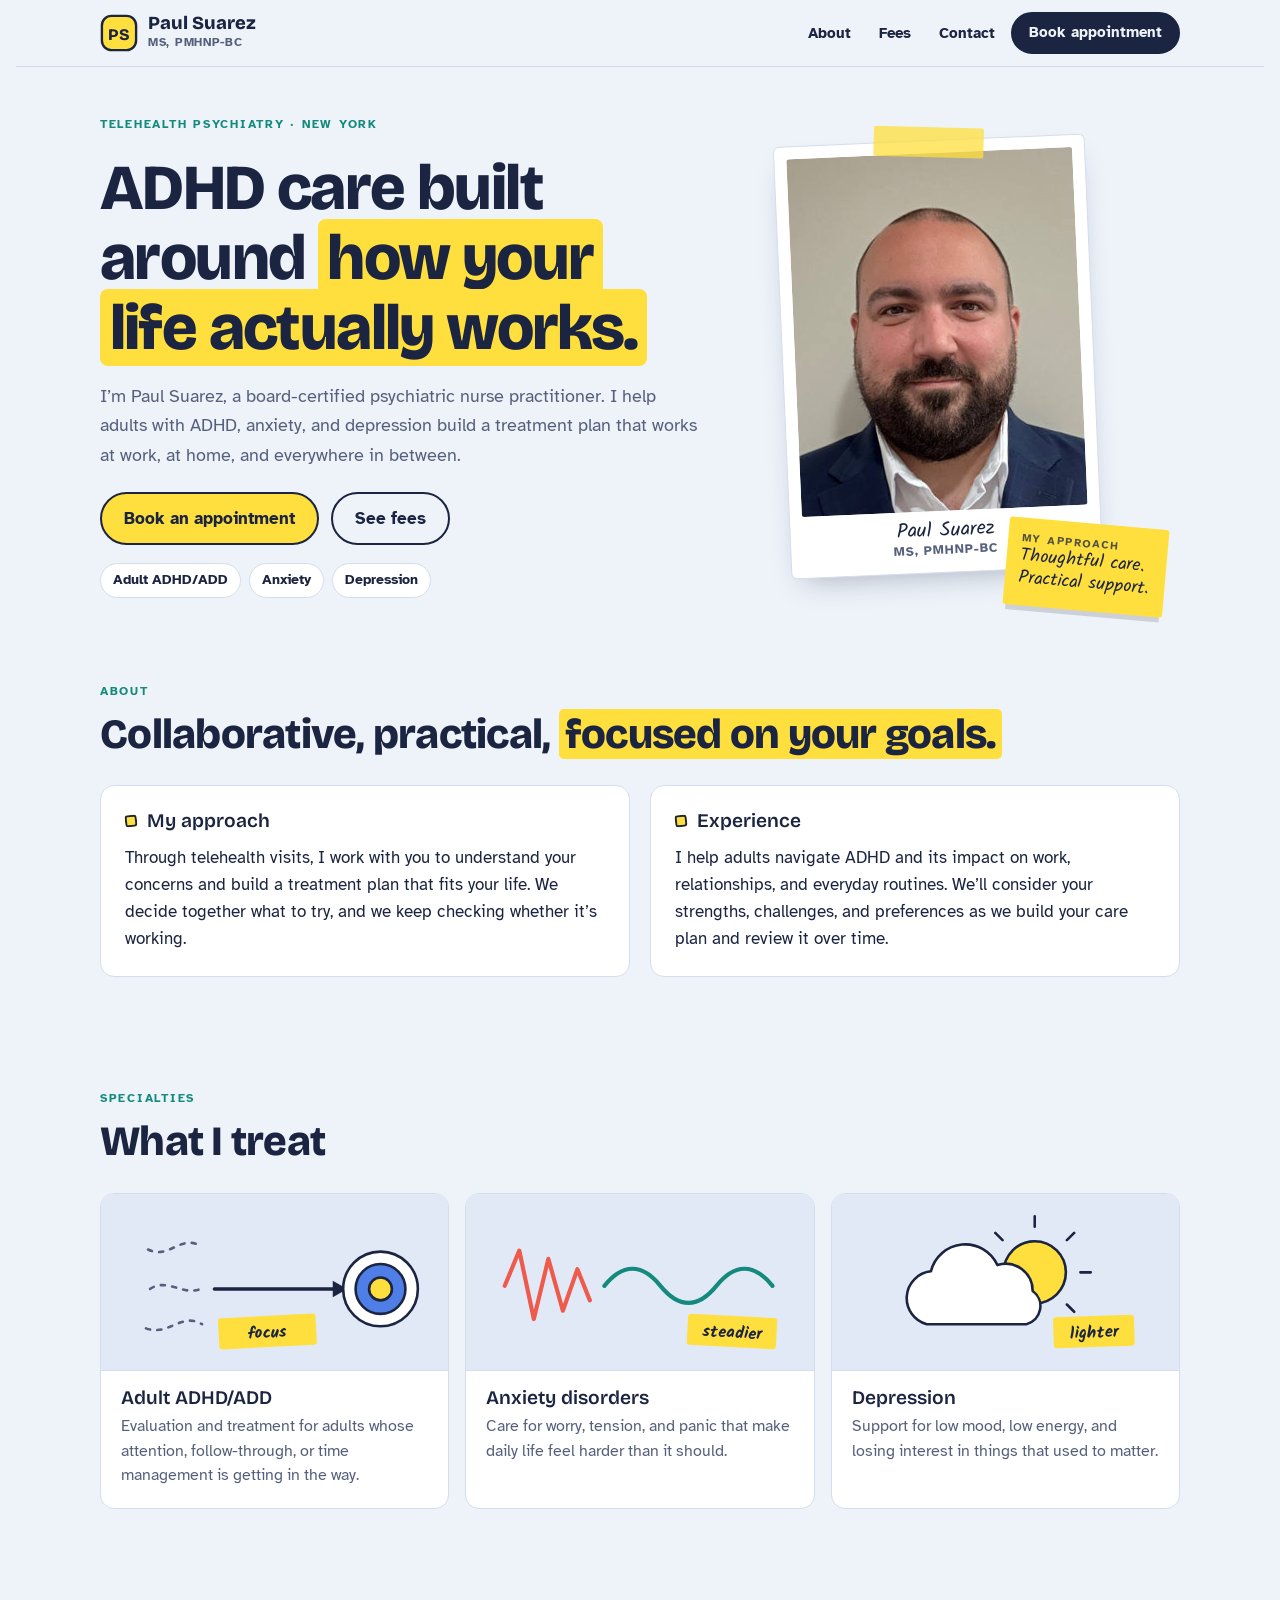
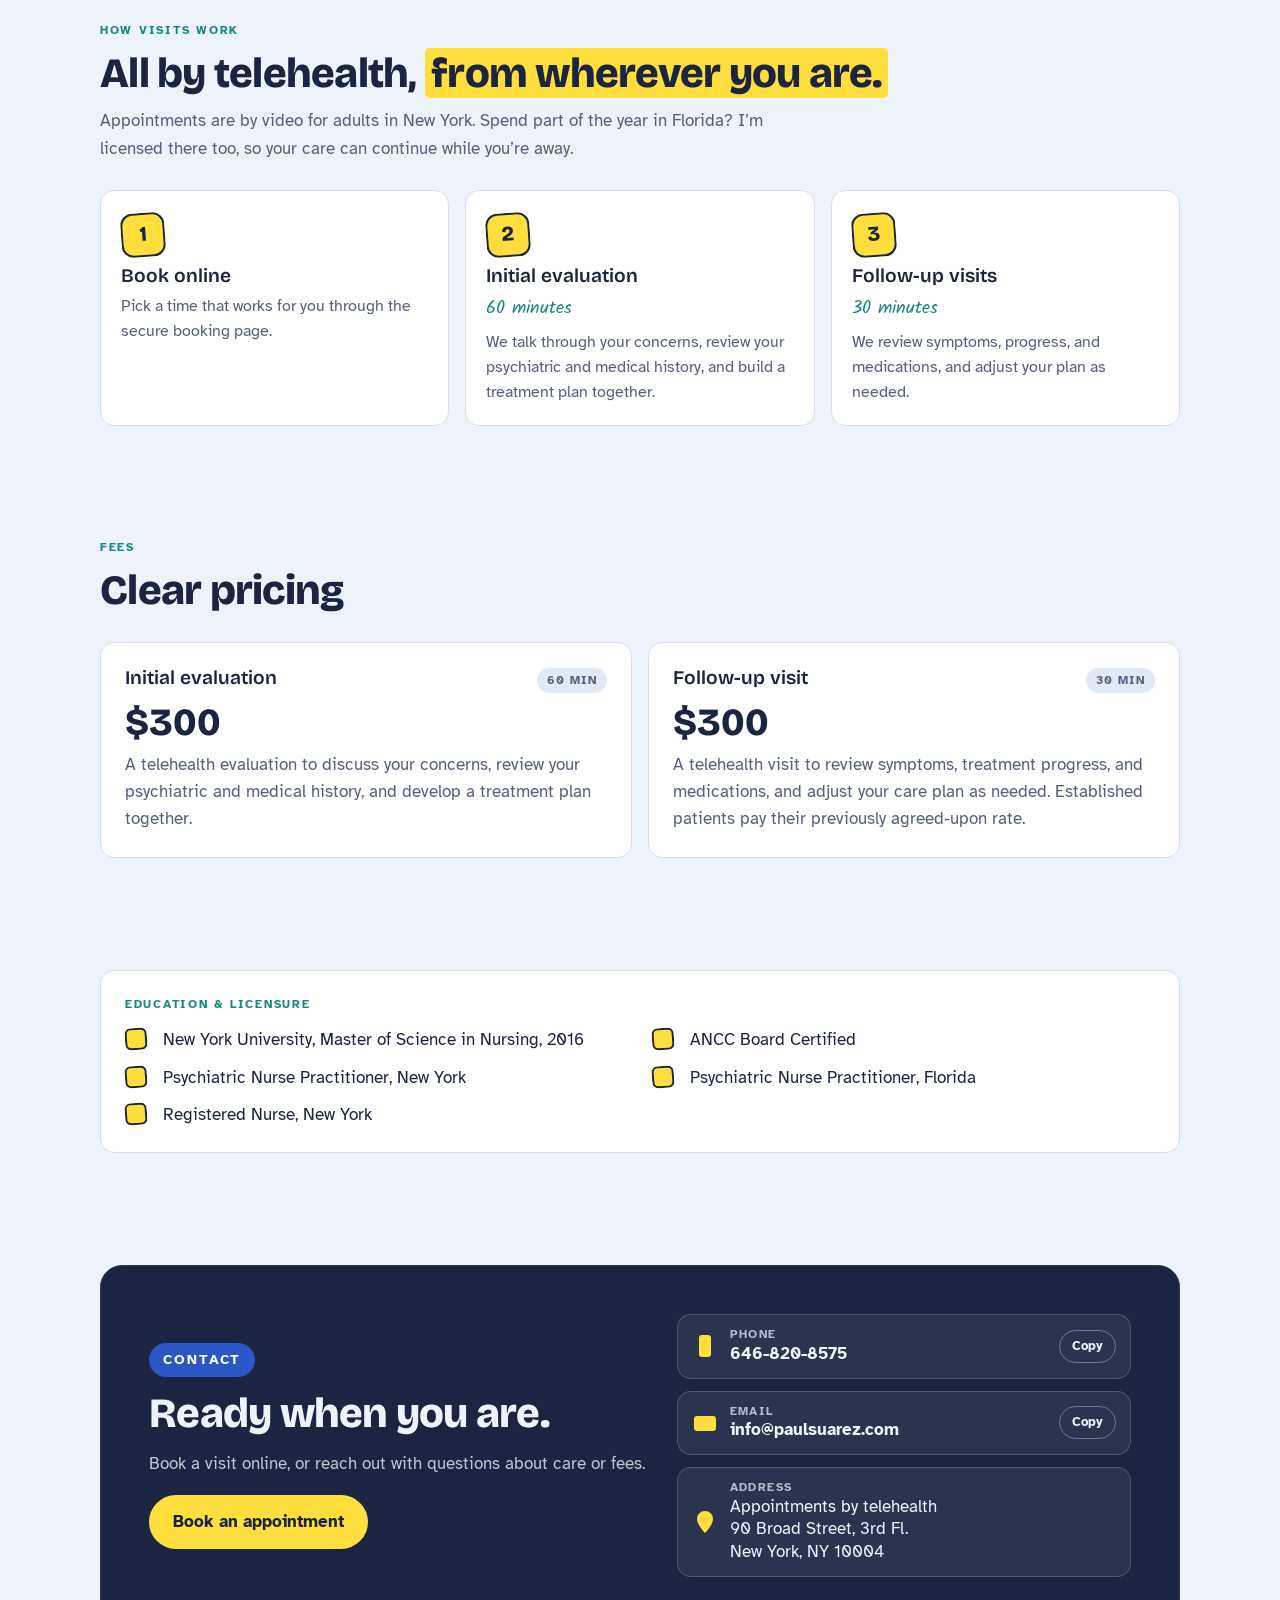
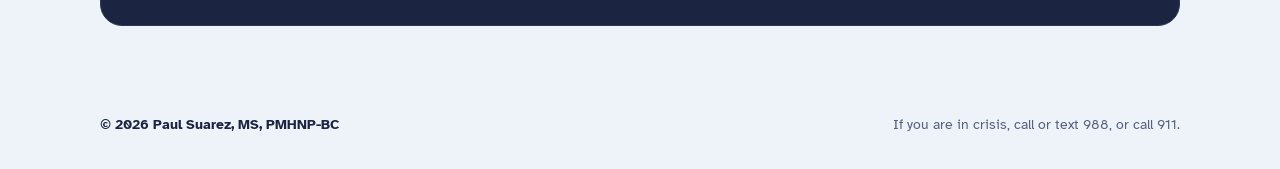
==== about/index.html @ 72740f3a "Practice website for GitHub Pages Co-Authored-By: Claude Opus 5.5 <noreply@anthropic.com> Claude-Ses" ====
<!doctype html><html lang="en"><head><meta charset="utf-8"><title>Paul Suarez, PMHNP-BC</title><meta name="robots" content="noindex"><link rel="canonical" href="https://www.paulsuarez.com/#about"><meta http-equiv="refresh" content="0; url=/#about"><script>location.replace("/#about")</script></head><body><a href="/#about">Continue to paulsuarez.com</a></body></html>
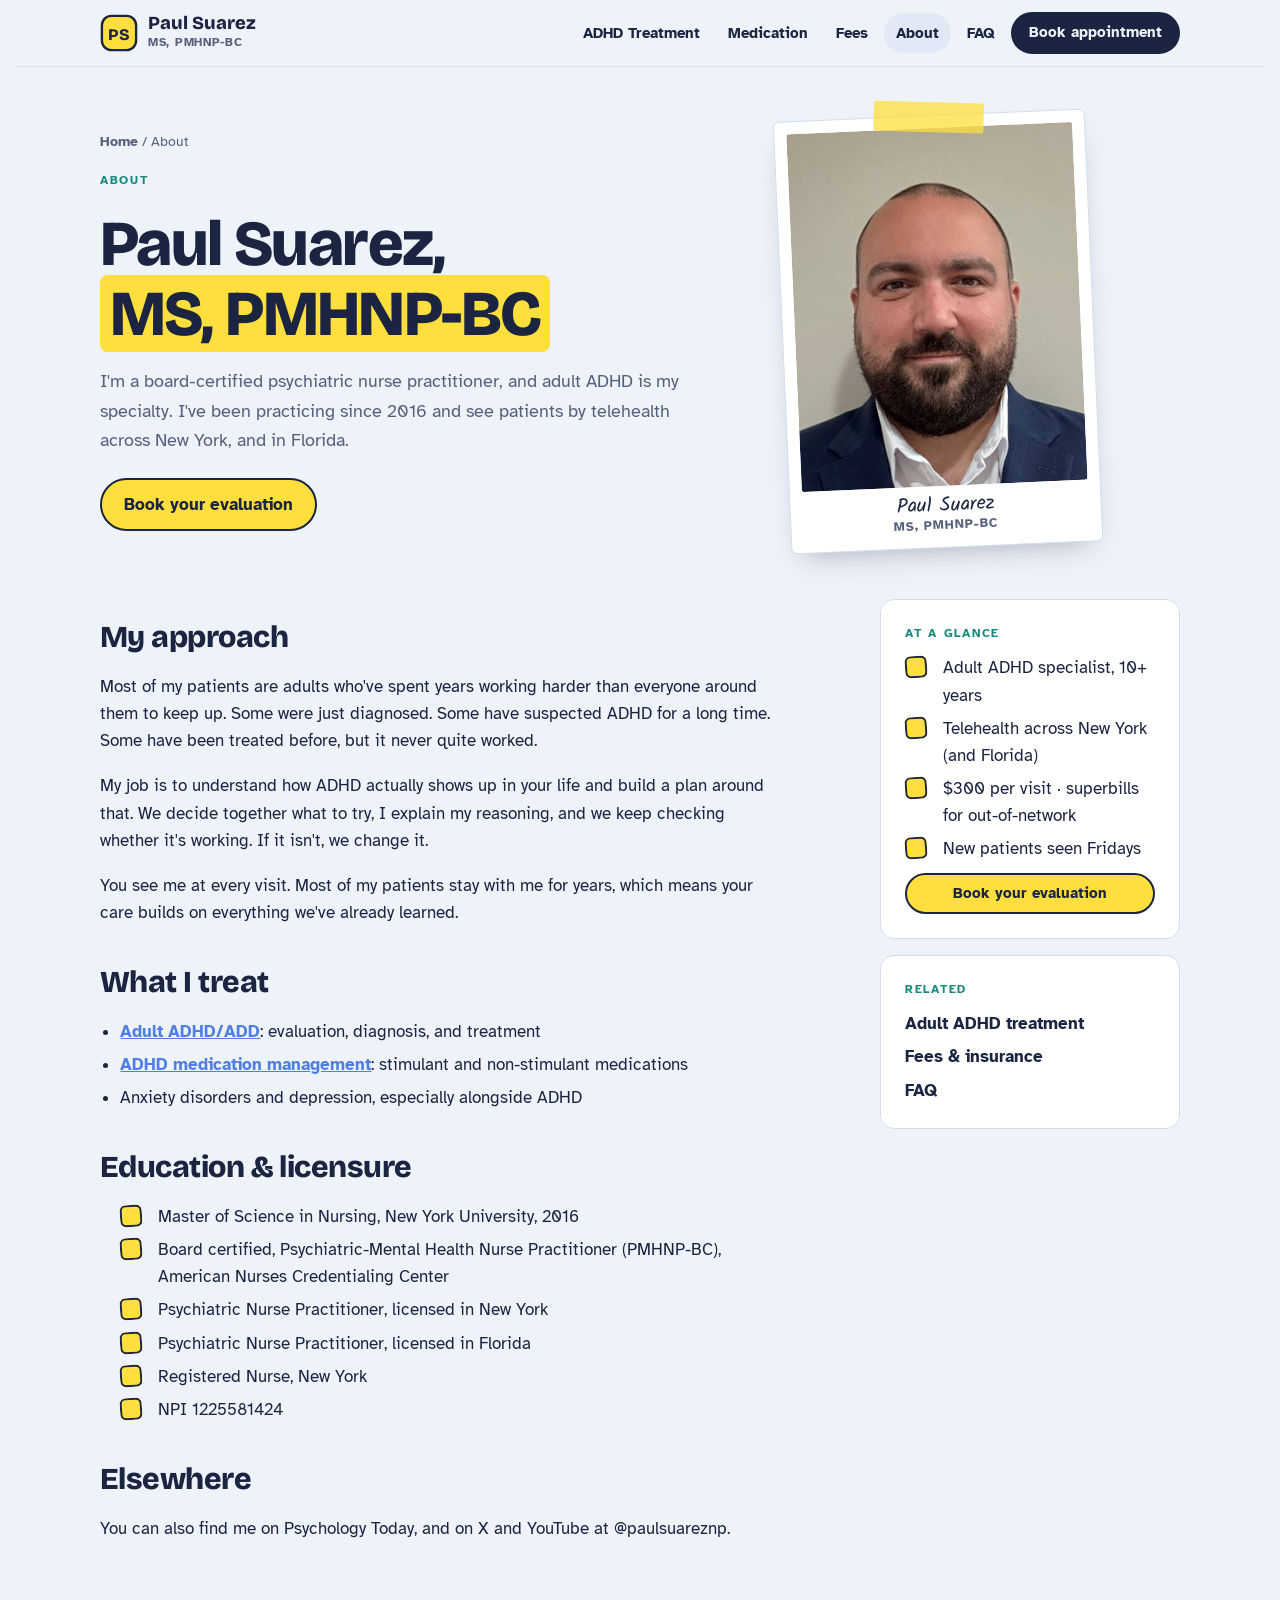
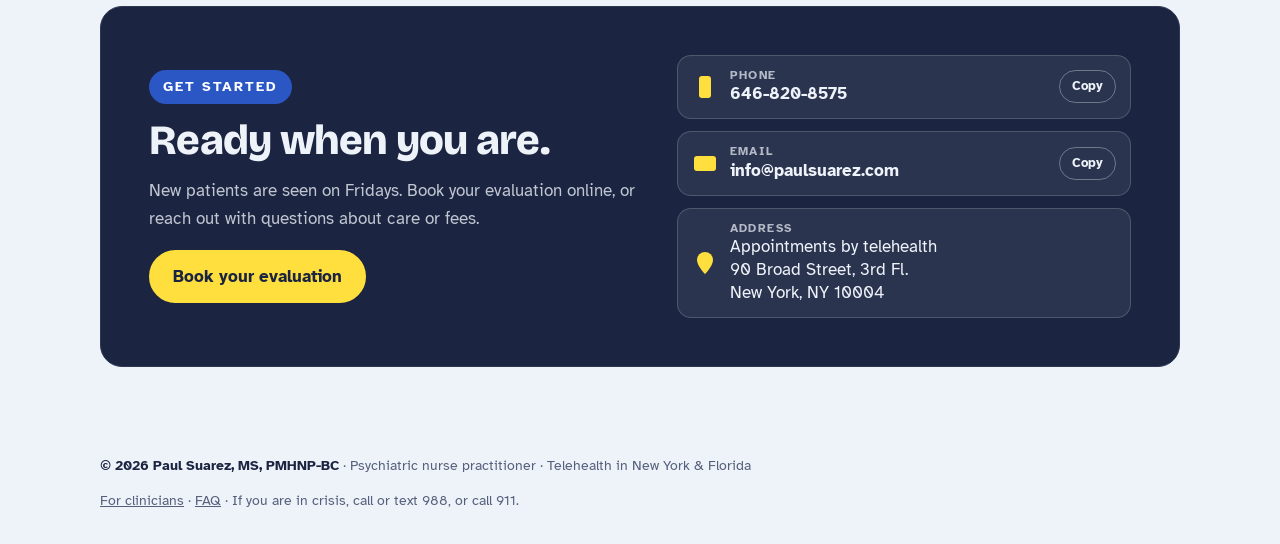
==== commit afbbea2f: "Add SEO pages: ADHD treatment, medication management, fees, about, FAQ, referrals Expand homepage, a" ====
--- a/about/index.html
+++ b/about/index.html
@@ -1 +1,134 @@
-<!doctype html><html lang="en"><head><meta charset="utf-8"><title>Paul Suarez, PMHNP-BC</title><meta name="robots" content="noindex"><link rel="canonical" href="https://www.paulsuarez.com/#about"><meta http-equiv="refresh" content="0; url=/#about"><script>location.replace("/#about")</script></head><body><a href="/#about">Continue to paulsuarez.com</a></body></html>
+<!doctype html>
+<html lang="en">
+<head>
+<meta charset="utf-8">
+<meta name="viewport" content="width=device-width, initial-scale=1, viewport-fit=cover">
+<title>About Paul Suarez, MS, PMHNP-BC | Adult ADHD Specialist, New York</title>
+<meta name="description" content="Paul Suarez is a board-certified psychiatric nurse practitioner trained at NYU who has specialized in adult ADHD for more than 10 years, seeing patients by telehealth.">
+<link rel="canonical" href="https://www.paulsuarez.com/about/">
+<link rel="icon" href="/favicon.png" type="image/png">
+<link rel="apple-touch-icon" href="/apple-touch-icon.png">
+<meta name="theme-color" content="#EEF3FA">
+<meta property="og:type" content="website">
+<meta property="og:site_name" content="Paul Suarez, PMHNP-BC">
+<meta property="og:title" content="About Paul Suarez, MS, PMHNP-BC | Adult ADHD Specialist, New York">
+<meta property="og:description" content="Paul Suarez is a board-certified psychiatric nurse practitioner trained at NYU who has specialized in adult ADHD for more than 10 years, seeing patients by telehealth.">
+<meta property="og:url" content="https://www.paulsuarez.com/about/">
+<meta property="og:image" content="https://www.paulsuarez.com/og-banner.jpg">
+<meta name="twitter:card" content="summary_large_image">
+<script type="application/ld+json">{"@context":"https://schema.org","@graph":[{"@type":["MedicalBusiness","MedicalClinic"],"@id":"https://www.paulsuarez.com/#practice","name":"Paul Suarez, MS, PMHNP-BC","url":"https://www.paulsuarez.com/","description":"Telehealth adult ADHD evaluation, treatment and medication management in New York, plus care for anxiety and depression.","telephone":"+1-646-820-8575","email":"info@paulsuarez.com","image":"https://www.paulsuarez.com/headshot.jpg","logo":"https://www.paulsuarez.com/apple-touch-icon.png","address":{"@type":"PostalAddress","streetAddress":"90 Broad Street, 3rd Fl.","addressLocality":"New York","addressRegion":"NY","postalCode":"10004","addressCountry":"US"},"areaServed":[{"@type":"State","name":"New York"},{"@type":"State","name":"Florida"}],"medicalSpecialty":"Psychiatric","priceRange":"$300","availableService":[{"@type":"MedicalProcedure","name":"Adult ADHD evaluation","url":"https://www.paulsuarez.com/adult-adhd-treatment/"},{"@type":"MedicalProcedure","name":"ADHD medication management","url":"https://www.paulsuarez.com/adhd-medication-management/"}],"founder":{"@id":"https://www.paulsuarez.com/#paul"},"employee":{"@id":"https://www.paulsuarez.com/#paul"},"paymentAccepted":"Cash, HSA, ACH, Zelle, Venmo","isAcceptingNewPatients":true},{"@type":"Person","@id":"https://www.paulsuarez.com/#paul","name":"Paul Suarez","honorificSuffix":"MS, PMHNP-BC","jobTitle":"Psychiatric Mental Health Nurse Practitioner","description":"Board-certified psychiatric nurse practitioner specializing in adult ADHD, seeing patients by telehealth across New York.","url":"https://www.paulsuarez.com/about/","image":"https://www.paulsuarez.com/headshot.jpg","email":"info@paulsuarez.com","telephone":"+1-646-820-8575","alumniOf":{"@type":"CollegeOrUniversity","name":"New York University"},"hasCredential":[{"@type":"EducationalOccupationalCredential","credentialCategory":"degree","name":"Master of Science in Nursing","recognizedBy":{"@type":"CollegeOrUniversity","name":"New York University"}},{"@type":"EducationalOccupationalCredential","credentialCategory":"certification","name":"Psychiatric-Mental Health Nurse Practitioner, Board Certified (PMHNP-BC)","recognizedBy":{"@type":"Organization","name":"American Nurses Credentialing Center"}},{"@type":"EducationalOccupationalCredential","credentialCategory":"license","name":"Psychiatric Nurse Practitioner license, New York","recognizedBy":{"@type":"GovernmentOrganization","name":"New York State Education Department"}},{"@type":"EducationalOccupationalCredential","credentialCategory":"license","name":"Psychiatric Nurse Practitioner license, Florida","recognizedBy":{"@type":"GovernmentOrganization","name":"Florida Board of Nursing"}}],"knowsAbout":["Adult ADHD","ADHD diagnosis","ADHD medication management","Anxiety disorders","Depression","Telepsychiatry"],"identifier":{"@type":"PropertyValue","propertyID":"NPI","value":"1225581424"},"worksFor":{"@id":"https://www.paulsuarez.com/#practice"},"sameAs":["https://npiregistry.cms.hhs.gov/provider-view/1225581424","https://x.com/paulsuareznp","https://www.youtube.com/@paulsuareznp"]},{"@type":"ProfilePage","@id":"https://www.paulsuarez.com/about/#page","url":"https://www.paulsuarez.com/about/","name":"About Paul Suarez, MS, PMHNP-BC | Adult ADHD Specialist, New York","description":"Paul Suarez is a board-certified psychiatric nurse practitioner trained at NYU who has specialized in adult ADHD for more than 10 years, seeing patients by telehealth.","dateModified":"2026-11-02","inLanguage":"en-US","about":{"@id":"https://www.paulsuarez.com/#practice"},"reviewedBy":{"@id":"https://www.paulsuarez.com/#paul"},"lastReviewed":"2026-11-02","isPartOf":{"@type":"WebSite","@id":"https://www.paulsuarez.com/#site","url":"https://www.paulsuarez.com/","name":"Paul Suarez, PMHNP-BC"},"mainEntity":{"@id":"https://www.paulsuarez.com/#paul"}},{"@type":"BreadcrumbList","itemListElement":[{"@type":"ListItem","position":1,"name":"Home","item":"https://www.paulsuarez.com/"},{"@type":"ListItem","position":2,"name":"About","item":"https://www.paulsuarez.com/about/"}]}]}</script>
+<link rel="preconnect" href="https://fonts.googleapis.com">
+<link rel="preconnect" href="https://fonts.gstatic.com" crossorigin>
+<link rel="stylesheet" href="https://fonts.googleapis.com/css2?family=Atkinson+Hyperlegible:wght@400;700&family=Bricolage+Grotesque:opsz,wght@12..96,600;12..96,800&family=Kalam:wght@400;700&display=swap">
+<link rel="stylesheet" href="/assets/site.css">
+</head>
+<body>
+<header class="bar">
+  <div class="wrap">
+    <a class="brand" href="/" aria-label="Paul Suarez, home"><svg viewBox="0 0 40 40" aria-hidden="true"><rect x="2" y="2" width="36" height="36" rx="10" class="f-hl s"/><text x="20" y="27" text-anchor="middle" font-size="17" font-weight="800" class="t-onhl" style="font-family:var(--f-display)">PS</text></svg><span><b>Paul Suarez</b><small>MS, PMHNP-BC</small></span></a>
+    <nav class="nav" aria-label="Main"><a class="l" href="/adult-adhd-treatment/">ADHD Treatment</a><a class="l" href="/adhd-medication-management/">Medication</a><a class="l" href="/fees/">Fees</a><a class="l" href="/about/" aria-current="page">About</a><a class="l" href="/faq/">FAQ</a><a class="btn sm" href="https://intakeq.com/booking/2kvabe" target="_blank" rel="noopener">Book appointment</a></nav>
+  </div>
+  <nav class="wrap mnav" aria-label="Pages"><a href="/adult-adhd-treatment/">ADHD Treatment</a><a href="/adhd-medication-management/">Medication</a><a href="/fees/">Fees</a><a href="/about/" aria-current="page">About</a><a href="/faq/">FAQ</a></nav>
+</header>
+<main class="wrap" id="top">
+  <section class="hero">
+    <div class="hero-copy">
+      <div class="crumbs"><a href="/">Home</a> / About</div>
+      <div class="eyebrow">About</div>
+      <h1>Paul Suarez, <span class="mark">MS, PMHNP-BC</span></h1>
+      <p>I'm a board-certified psychiatric nurse practitioner, and adult ADHD is my specialty. I've been practicing since 2016 and see patients by telehealth across New York, and in Florida.</p>
+      <div class="cta"><a class="btn hl" href="https://intakeq.com/booking/2kvabe" target="_blank" rel="noopener">Book your evaluation</a></div>
+    </div>
+    <div class="hero-art">
+      <figure class="polaroid" style="margin-block:0">
+        <div class="tape" aria-hidden="true"></div>
+        <img src="/headshot.jpg" alt="Paul Suarez, psychiatric nurse practitioner" width="320" height="400">
+        <figcaption>Paul Suarez<span>MS, PMHNP-BC</span></figcaption>
+      </figure>
+    </div>
+  </section>
+  <div class="layout">
+    <article class="prose">
+      <h2>My approach</h2>
+      <p>Most of my patients are adults who've spent years working harder than everyone around them to keep up. Some were just diagnosed. Some have suspected ADHD for a long time. Some have been treated before, but it never quite worked.</p>
+      <p>My job is to understand how ADHD actually shows up in your life and build a plan around that. We decide together what to try, I explain my reasoning, and we keep checking whether it's working. If it isn't, we change it.</p>
+      <p>You see me at every visit. Most of my patients stay with me for years, which means your care builds on everything we've already learned.</p>
+
+      <h2>What I treat</h2>
+      <ul>
+        <li><a href="/adult-adhd-treatment/">Adult ADHD/ADD</a>: evaluation, diagnosis, and treatment</li>
+        <li><a href="/adhd-medication-management/">ADHD medication management</a>: stimulant and non-stimulant medications</li>
+        <li>Anxiety disorders and depression, especially alongside ADHD</li>
+      </ul>
+
+      <h2>Education &amp; licensure</h2>
+      <ul class="creds">
+        <li>Master of Science in Nursing, New York University, 2016</li>
+        <li>Board certified, Psychiatric-Mental Health Nurse Practitioner (PMHNP-BC), American Nurses Credentialing Center</li>
+        <li>Psychiatric Nurse Practitioner, licensed in New York</li>
+        <li>Psychiatric Nurse Practitioner, licensed in Florida</li>
+        <li>Registered Nurse, New York</li>
+        <li>NPI 1225581424</li>
+      </ul>
+
+      <h2>Elsewhere</h2>
+      <p>You can also find me on Psychology Today, and on X and YouTube at @paulsuareznp.</p>
+    </article>
+    <aside class="aside">
+      <div class="box">
+        <div class="eyebrow">At a glance</div>
+        <ul class="checks">
+          <li>Adult ADHD specialist, 10+ years</li>
+          <li>Telehealth across New York (and Florida)</li>
+          <li>$300 per visit · superbills for out-of-network</li>
+          <li>New patients seen Fridays</li>
+        </ul>
+        <a class="btn hl sm" href="https://intakeq.com/booking/2kvabe" target="_blank" rel="noopener">Book your evaluation</a>
+      </div>
+      <div class="box">
+        <div class="eyebrow">Related</div>
+        <ul><li><a href="/adult-adhd-treatment/">Adult ADHD treatment</a></li><li><a href="/fees/">Fees & insurance</a></li><li><a href="/faq/">FAQ</a></li></ul>
+      </div>
+    </aside>
+  </div>
+  <section id="contact">
+    <div class="contact">
+      <div style="display:grid;gap:14px">
+        <div class="eyebrow" style="justify-self:start;background:#2B57C4;color:#fff;padding:6px 14px;border-radius:999px;font-size:.85rem">Get started</div>
+        <h2>Ready when you are.</h2>
+        <p>New patients are seen on Fridays. Book your evaluation online, or reach out with questions about care or fees.</p>
+        <div class="cta"><a class="btn hl" href="https://intakeq.com/booking/2kvabe" target="_blank" rel="noopener">Book your evaluation</a></div>
+      </div>
+      <div class="cinfo">
+        <div class="crow">
+          <svg viewBox="0 0 26 26" aria-hidden="true"><rect x="7" y="2" width="12" height="22" rx="3" class="f-hl"/></svg>
+          <span><small>Phone</small><a href="tel:+16468208575">646-820-8575</a></span>
+          <button class="copy" data-copy="646-820-8575">Copy</button>
+        </div>
+        <div class="crow">
+          <svg viewBox="0 0 26 26" aria-hidden="true"><rect x="2" y="6" width="22" height="15" rx="3" class="f-hl"/></svg>
+          <span><small>Email</small><a href="mailto:info@paulsuarez.com">info@paulsuarez.com</a></span>
+          <button class="copy" data-copy="info@paulsuarez.com">Copy</button>
+        </div>
+        <div class="crow">
+          <svg viewBox="0 0 26 26" aria-hidden="true"><path d="M13 2a8 8 0 0 0-8 8c0 6 8 14 8 14s8-8 8-14a8 8 0 0 0-8-8z" class="f-hl"/></svg>
+          <span><small>Address</small>Appointments by telehealth<br>90 Broad Street, 3rd Fl.<br>New York, NY 10004</span>
+          <span></span>
+        </div>
+      </div>
+    </div>
+  </section>
+  <footer>
+    <span><b>© 2026 Paul Suarez, MS, PMHNP-BC</b> · Psychiatric nurse practitioner · Telehealth in New York &amp; Florida</span>
+    <span><a href="/referrals/">For clinicians</a> · <a href="/faq/">FAQ</a> · If you are in crisis, call or text 988, or call 911.</span>
+  </footer>
+</main>
+<script>
+document.querySelectorAll('.copy').forEach(b=>b.addEventListener('click',()=>{
+  const t=b.dataset.copy, done=()=>{const o=b.textContent;b.textContent='Copied';setTimeout(()=>b.textContent=o,1400)};
+  try{navigator.clipboard.writeText(t).then(done,()=>sel(b))}catch(e){sel(b)}
+  function sel(btn){const s=btn.parentElement.querySelector('a');const r=document.createRange();r.selectNodeContents(s);const w=getSelection();w.removeAllRanges();w.addRange(r)}
+}));
+</script>
+</body>
+</html>
--- a/assets/site.css
+++ b/assets/site.css
@@ -0,0 +1,193 @@
+:root{
+  --paper:#EEF3FA; --card:#FFFFFF; --ink:#1B2440; --muted:#56607C; --line:#D5DDEC;
+  --hl:#FFDF3D; --on-hl:#1B2440; --teal:#138A7D; --coral:#EE5A4B; --sky:#4F7FE6; --soft:#E2E9F6;
+  --f-display:"Bricolage Grotesque","Avenir Next","Segoe UI",sans-serif;
+  --f-body:"Atkinson Hyperlegible","Verdana","Segoe UI",sans-serif;
+  --f-hand:"Kalam","Comic Sans MS","Marker Felt",cursive;
+  --r:14px;
+}
+@media (prefers-color-scheme: dark){:root:not([data-theme="light"]){
+  --paper:#111726; --card:#1A2236; --ink:#ECF0F8; --muted:#A3ADC6; --line:#2D3852;
+  --hl:#FFD83A; --teal:#3CC2B1; --coral:#FF7A6B; --sky:#7EA2F5; --soft:#222C44; color-scheme:dark}}
+:root[data-theme="dark"]{
+  --paper:#111726; --card:#1A2236; --ink:#ECF0F8; --muted:#A3ADC6; --line:#2D3852;
+  --hl:#FFD83A; --teal:#3CC2B1; --coral:#FF7A6B; --sky:#7EA2F5; --soft:#222C44; color-scheme:dark}
+
+*{box-sizing:border-box}
+[hidden]{display:none!important}
+html{scroll-behavior:smooth;scroll-padding-top:84px}
+body{margin:0;background:var(--paper);color:var(--ink);font-family:var(--f-body);font-size:17px;line-height:1.6;
+  padding-left:max(16px,env(safe-area-inset-left,0px));padding-right:max(16px,env(safe-area-inset-right,0px));padding-block:0 24px}
+body::before{content:"";position:fixed;inset:0 0 auto;height:env(safe-area-inset-top,0px);z-index:10;background:var(--paper)}
+.wrap{max-width:1080px;margin:0 auto}
+h1,h2,h3{font-family:var(--f-display);line-height:1.1;text-wrap:balance;margin:0}
+h1{font-size:clamp(2.3rem,6.4vw,4rem);font-weight:800;letter-spacing:-.025em}
+h2{font-size:clamp(1.8rem,4.4vw,2.6rem);font-weight:800;letter-spacing:-.018em}
+h3{font-size:1.2rem;font-weight:600}
+p{margin:0;max-width:62ch}
+a{color:inherit}
+:focus-visible{outline:3px solid var(--sky);outline-offset:3px;border-radius:6px}
+.mark{background:var(--hl);color:var(--on-hl);padding:0 .15em;border-radius:.12em;-webkit-box-decoration-break:clone;box-decoration-break:clone}
+.hand{font-family:var(--f-hand)}
+.eyebrow{font-size:.78rem;letter-spacing:.14em;text-transform:uppercase;font-weight:700;color:var(--teal)}
+.muted{color:var(--muted)}
+
+/* svg paint */
+.f-card{fill:var(--card)}.f-paper{fill:var(--paper)}.f-ink{fill:var(--ink)}.f-hl{fill:var(--hl)}.f-teal{fill:var(--teal)}
+.f-coral{fill:var(--coral)}.f-sky{fill:var(--sky)}.f-line{fill:var(--line)}.f-soft{fill:var(--soft)}.f-muted{fill:var(--muted)}
+.s{stroke:var(--ink);stroke-width:2.5;stroke-linecap:round;stroke-linejoin:round}
+.no{fill:none}.t-ink{fill:var(--ink)}.t-onhl{fill:var(--on-hl)}
+svg text{font-family:var(--f-hand)}
+
+/* buttons */
+.btn{display:inline-flex;align-items:center;justify-content:center;gap:8px;border-radius:999px;border:2px solid var(--ink);background:var(--ink);color:var(--paper);padding:11px 22px;font-weight:700;text-decoration:none;min-height:46px;transition:transform .15s}
+.btn:hover{transform:translateY(-2px)}
+.btn.hl{background:var(--hl);color:var(--on-hl);border-color:var(--on-hl)}
+.btn.ghost{background:transparent;color:var(--ink)}
+.btn.sm{padding:7px 16px;min-height:38px;font-size:.92rem}
+
+/* bar */
+.bar{position:sticky;top:env(safe-area-inset-top,0px);z-index:5;background:var(--paper);border-bottom:1px solid var(--line)}
+.bar .wrap{display:flex;align-items:center;gap:14px;padding-block:12px}
+.brand{display:flex;align-items:center;gap:10px;text-decoration:none;min-width:0}
+.brand svg{width:38px;height:38px;flex:none}
+.brand b{font-family:var(--f-display);font-weight:800;font-size:1.15rem;line-height:1.05;display:block}
+.brand small{display:block;font-size:.74rem;color:var(--muted);letter-spacing:.06em;text-transform:uppercase;font-weight:700}
+.nav{margin-left:auto;display:flex;align-items:center;gap:4px}
+.nav a.l{text-decoration:none;font-weight:700;font-size:.95rem;padding:8px 12px;border-radius:999px}
+.nav a.l:hover{background:var(--soft)}
+
+/* hero */
+.hero{display:grid;grid-template-columns:1.15fr .85fr;gap:36px;align-items:center;padding-block:48px 28px}
+.hero-copy{display:grid;gap:18px;min-width:0}
+.hero-copy p{font-size:1.15rem;color:var(--muted)}
+.cta{display:flex;flex-wrap:wrap;gap:12px;margin-top:4px}
+.chips{display:flex;flex-wrap:wrap;gap:8px}
+.chip{border:1.5px solid var(--line);background:var(--card);border-radius:999px;padding:5px 12px;font-size:.88rem;font-weight:700}
+.hero-art{position:relative;justify-self:center;width:100%;max-width:400px}
+.polaroid{position:relative;background:var(--card);padding:12px 12px 14px;border:1.5px solid var(--line);border-radius:6px;box-shadow:0 14px 30px -14px rgba(27,36,64,.35);transform:rotate(-2.5deg);width:78%;margin-left:6%}
+.polaroid img{display:block;width:100%;height:auto;border-radius:3px;aspect-ratio:4/5;object-fit:cover;max-width:100%}
+.polaroid figcaption{font-family:var(--f-hand);font-size:1.25rem;text-align:center;margin-top:8px;line-height:1.2}
+.polaroid figcaption span{display:block;font-family:var(--f-body);font-size:.8rem;color:var(--muted);letter-spacing:.08em;text-transform:uppercase;font-weight:700}
+.tape{position:absolute;top:-14px;left:50%;width:110px;height:30px;margin-left:-55px;background:color-mix(in srgb,var(--hl) 75%,transparent);transform:rotate(4deg);border-radius:2px}
+.note{position:absolute;right:-2%;bottom:-9%;width:40%;background:var(--hl);color:var(--on-hl);padding:14px 14px 16px;border-radius:3px;font-family:var(--f-hand);font-size:1.12rem;line-height:1.25;transform:rotate(5deg);box-shadow:0 8px 0 -3px rgba(0,0,0,.14)}
+.note b{display:block;font-family:var(--f-body);font-size:.68rem;letter-spacing:.14em;opacity:.75}
+
+/* sections */
+section{padding-block:56px}
+.sec-head{display:grid;gap:10px;margin-bottom:28px}
+.sec-head p{color:var(--muted);font-size:1.08rem}
+.two{display:grid;grid-template-columns:1fr 1fr;gap:20px}
+.box{background:var(--card);border:1.5px solid var(--line);border-radius:var(--r);padding:24px;display:grid;gap:12px;align-content:start;min-width:0}
+.box h3{display:flex;align-items:center;gap:10px}
+.dot{width:12px;height:12px;border-radius:3px;background:var(--hl);box-shadow:inset 0 0 0 2px var(--ink);transform:rotate(-6deg);flex:none}
+
+/* specialties */
+.specs{display:grid;grid-template-columns:repeat(3,1fr);gap:16px}
+.spec{background:var(--card);border:1.5px solid var(--line);border-radius:var(--r);overflow:hidden;display:grid;grid-template-rows:auto 1fr}
+.spec .art{background:var(--soft);border-bottom:1.5px solid var(--line);padding:14px 18px 6px}
+.spec .art svg{display:block;width:100%;height:auto}
+.spec .txt{padding:16px 20px 20px;display:grid;gap:6px;align-content:start}
+.spec .txt p{color:var(--muted);font-size:.97rem}
+
+/* steps */
+.steps{list-style:none;margin:0;padding:0;display:grid;grid-template-columns:repeat(3,1fr);gap:16px;counter-reset:s}
+.steps li{position:relative;background:var(--card);border:1.5px solid var(--line);border-radius:var(--r);padding:22px 20px 20px;display:grid;gap:8px;align-content:start;counter-increment:s}
+.steps li::before{content:counter(s);font-family:var(--f-display);font-weight:800;font-size:1.3rem;width:44px;height:44px;border-radius:12px;display:grid;place-items:center;background:var(--hl);color:var(--on-hl);box-shadow:inset 0 0 0 2px var(--on-hl);transform:rotate(-4deg)}
+.steps li p{color:var(--muted);font-size:.97rem}
+.steps .len{font-family:var(--f-hand);font-size:1.1rem;color:var(--teal)}
+
+/* fees */
+.fees{display:grid;grid-template-columns:1fr 1fr;gap:16px}
+.fee{background:var(--card);border:1.5px solid var(--line);border-radius:var(--r);padding:24px;display:grid;gap:10px;align-content:start}
+.fee .top{display:flex;justify-content:space-between;align-items:baseline;gap:12px;flex-wrap:wrap}
+.price{font-family:var(--f-display);font-weight:800;font-size:2.4rem;line-height:1;font-variant-numeric:tabular-nums}
+.price small{font-family:var(--f-body);font-size:.9rem;font-weight:700;color:var(--muted);margin-left:4px}
+.fee p{color:var(--muted)}
+.pill{display:inline-block;font-size:.74rem;font-weight:700;letter-spacing:.08em;text-transform:uppercase;padding:3px 10px;border-radius:999px;background:var(--soft);color:var(--muted)}
+
+/* credentials */
+.creds{list-style:none;margin:0;padding:0;display:grid;gap:10px}
+.creds.cols{grid-template-columns:1fr 1fr;column-gap:24px}
+@media (max-width:860px){.creds.cols{grid-template-columns:1fr}}
+.creds li{display:grid;grid-template-columns:28px 1fr;gap:10px;align-items:start}
+.creds li::before{content:"";width:22px;height:22px;margin-top:2px;border-radius:6px;background:var(--hl);box-shadow:inset 0 0 0 2px var(--ink);transform:rotate(-4deg)}
+
+/* contact */
+.contact{--paper:#EEF3FA;--card:#FFFFFF;--ink:#1B2440;--muted:#56607C;--line:#D5DDEC;--hl:#FFDF3D;--on-hl:#1B2440;--sky:#4F7FE6;color-scheme:light;background:var(--ink);border:1.5px solid #2D3852;color:var(--paper);border-radius:22px;padding:clamp(24px,5vw,48px);display:grid;grid-template-columns:1.1fr 1fr;gap:28px;align-items:center}
+.contact h2{color:var(--paper)}
+.contact p{color:color-mix(in srgb,var(--paper) 78%,transparent)}
+.contact .btn.hl{border-color:var(--hl)}
+.cinfo{display:grid;gap:12px}
+.crow{display:grid;grid-template-columns:auto 1fr auto;gap:12px;align-items:center;background:color-mix(in srgb,var(--paper) 8%,transparent);border:1.5px solid color-mix(in srgb,var(--paper) 18%,transparent);border-radius:14px;padding:12px 14px;min-width:0}
+.crow svg{width:26px;height:26px}
+.crow span{display:grid;line-height:1.35;min-width:0;overflow-wrap:anywhere}
+.crow small{font-size:.72rem;letter-spacing:.12em;text-transform:uppercase;font-weight:700;opacity:.7}
+.crow a{text-decoration:none;font-weight:700}
+.copy{border:1.5px solid color-mix(in srgb,var(--paper) 35%,transparent);background:transparent;color:inherit;border-radius:999px;padding:5px 12px;font:inherit;font-size:.82rem;font-weight:700;cursor:pointer}
+
+footer{padding-block:32px 8px;display:flex;flex-wrap:wrap;justify-content:space-between;gap:12px;font-size:.88rem;color:var(--muted)}
+footer b{color:var(--ink)}
+
+@media (max-width:860px){
+  .hero{grid-template-columns:1fr;padding-top:32px}
+  .hero-art{max-width:340px}
+  .two,.fees,.contact{grid-template-columns:1fr}
+  .specs,.steps{grid-template-columns:1fr}
+  .nav a.l{display:none}
+  section{padding-block:40px}
+}
+@media (prefers-reduced-motion:reduce){*{transition:none!important;scroll-behavior:auto!important}}
+
+/* ---- content pages ---- */
+.page-hero{padding-block:44px 8px;display:grid;gap:16px}
+.page-hero p.lede{font-size:1.15rem;color:var(--muted)}
+.crumbs{font-size:.85rem;color:var(--muted)}
+.crumbs a{text-decoration:none;font-weight:700}
+.crumbs a:hover{text-decoration:underline}
+.layout{display:grid;grid-template-columns:minmax(0,1fr) 300px;gap:36px;align-items:start;padding-block:24px 8px}
+.prose{display:grid;gap:18px;min-width:0}
+.prose h2{font-size:clamp(1.45rem,3.2vw,1.9rem);margin-top:22px}
+.prose h3{margin-top:6px}
+.prose ul,.prose ol{margin:0;padding-left:1.2em;display:grid;gap:6px;max-width:62ch}
+.prose a{color:var(--sky);font-weight:700}
+.prose .box p,.prose .box li{color:var(--muted)}
+.aside{position:sticky;top:96px;display:grid;gap:16px}
+.aside .box{gap:10px}
+.aside .box p{font-size:.95rem;color:var(--muted)}
+.aside ul{list-style:none;margin:0;padding:0;display:grid;gap:6px}
+.aside ul a{text-decoration:none;font-weight:700}
+.aside ul a:hover{text-decoration:underline}
+.callout{background:var(--soft);border:1.5px solid var(--line);border-left:6px solid var(--hl);border-radius:var(--r);padding:18px 20px;display:grid;gap:8px}
+.callout p{color:var(--ink)}
+.faq{display:grid;gap:12px}
+.faq details{background:var(--card);border:1.5px solid var(--line);border-radius:var(--r);padding:16px 20px}
+.faq summary{cursor:pointer;font-family:var(--f-display);font-weight:600;font-size:1.1rem;list-style:none;display:flex;justify-content:space-between;gap:16px}
+.faq summary::-webkit-details-marker{display:none}
+.faq summary::after{content:"+";font-weight:800;font-size:1.3rem;line-height:1;flex:none}
+.faq details[open] summary::after{content:"–"}
+.faq details p,.faq details ul{margin-top:10px;color:var(--muted)}
+.faq-group{display:grid;gap:12px;margin-top:10px}
+.faq-group h2{margin-bottom:4px}
+.cards{display:grid;grid-template-columns:repeat(3,1fr);gap:16px}
+.card-link{background:var(--card);border:1.5px solid var(--line);border-radius:var(--r);padding:20px;display:grid;gap:8px;text-decoration:none;align-content:start;transition:transform .15s}
+.card-link:hover{transform:translateY(-2px)}
+.card-link p{color:var(--muted);font-size:.96rem}
+.card-link .go{font-weight:700;color:var(--sky)}
+.checks{list-style:none;margin:0;padding:0;display:grid;gap:10px}
+.checks li{display:grid;grid-template-columns:28px 1fr;gap:10px;align-items:start}
+.checks li::before{content:"";width:22px;height:22px;margin-top:2px;border-radius:6px;background:var(--hl);box-shadow:inset 0 0 0 2px var(--ink);transform:rotate(-4deg)}
+.nav .menu{display:none}
+@media (max-width:860px){
+  .layout{grid-template-columns:1fr}
+  .aside{position:static}
+  .cards{grid-template-columns:1fr}
+}
+.bar .mnav{display:none}
+@media (max-width:860px){
+  .bar .mnav{display:flex;gap:6px;overflow-x:auto;padding:0 0 10px;scrollbar-width:none}
+  .mnav::-webkit-scrollbar{display:none}
+  .mnav a{flex:none;text-decoration:none;font-weight:700;font-size:.88rem;padding:6px 12px;border-radius:999px;border:1.5px solid var(--line);background:var(--card)}
+  .mnav a[aria-current]{background:var(--hl);color:var(--on-hl);border-color:var(--on-hl)}
+}
+.nav a.l[aria-current]{background:var(--soft)}
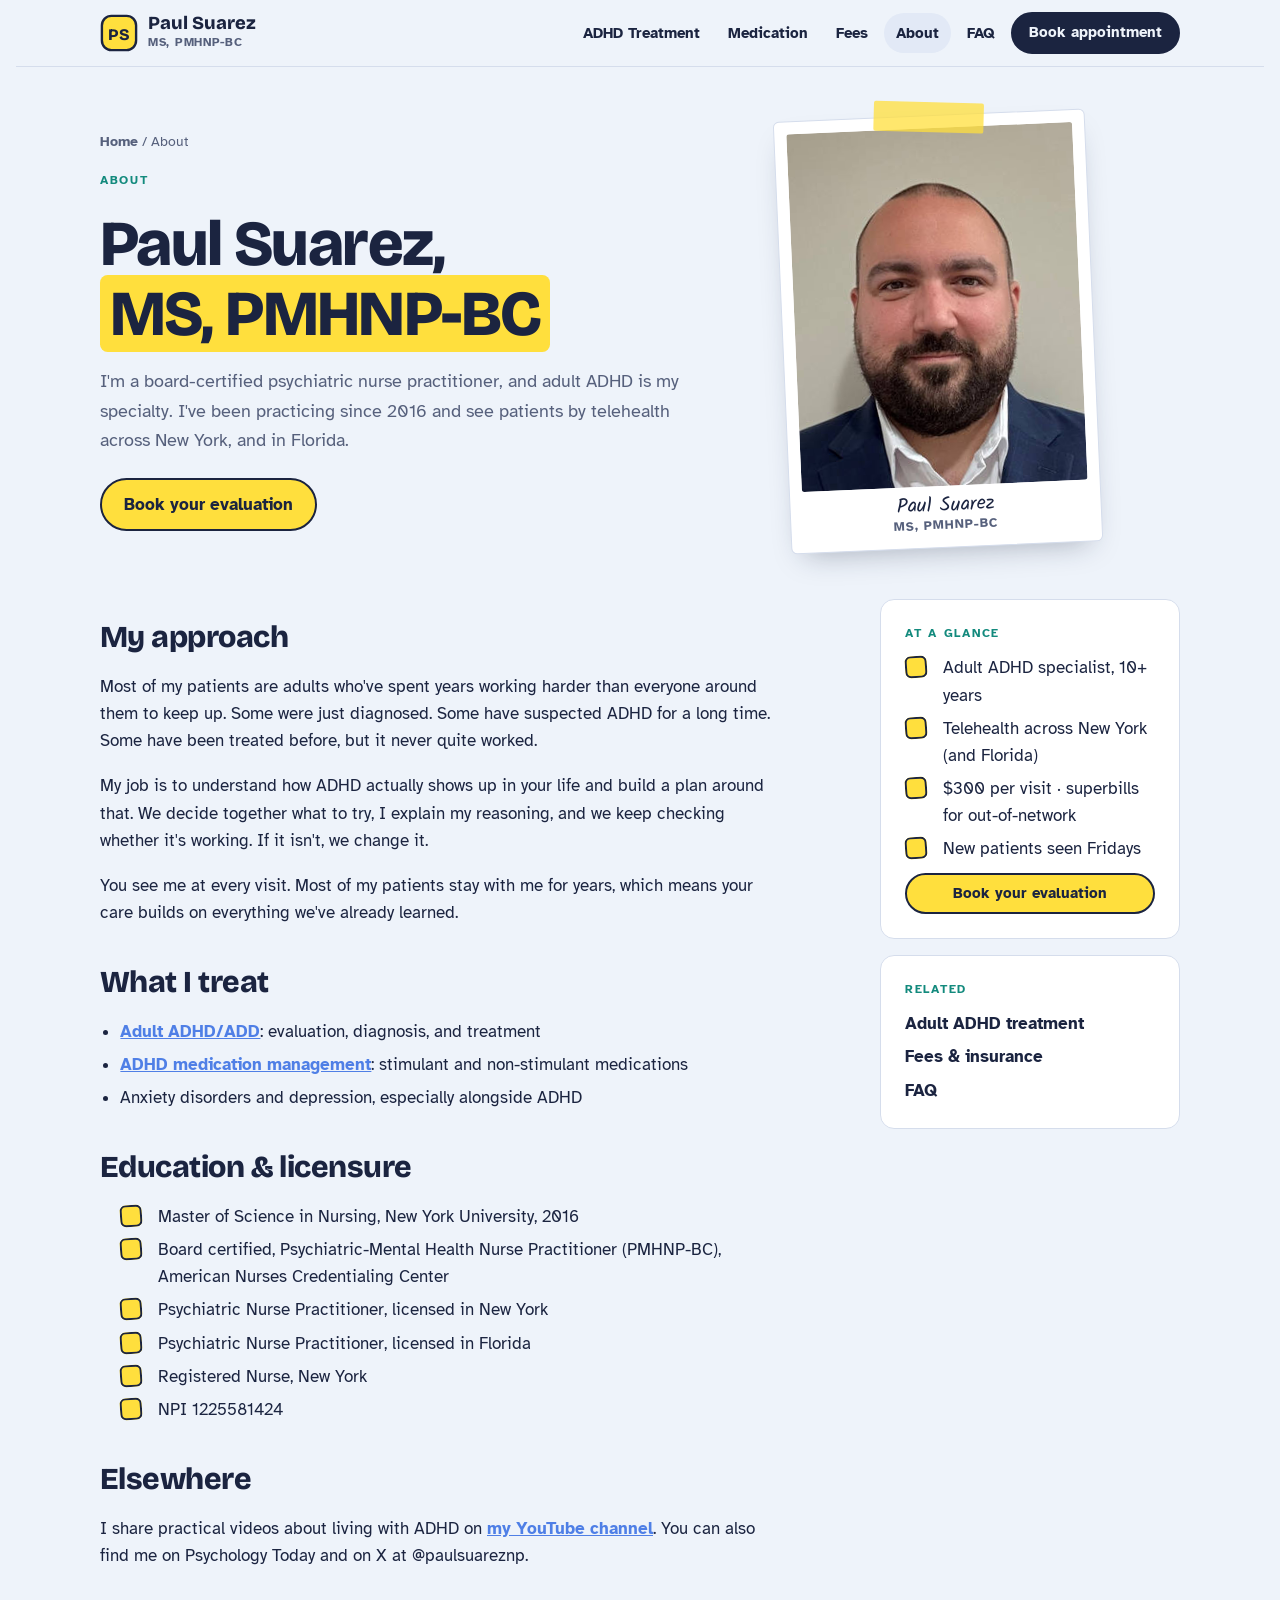
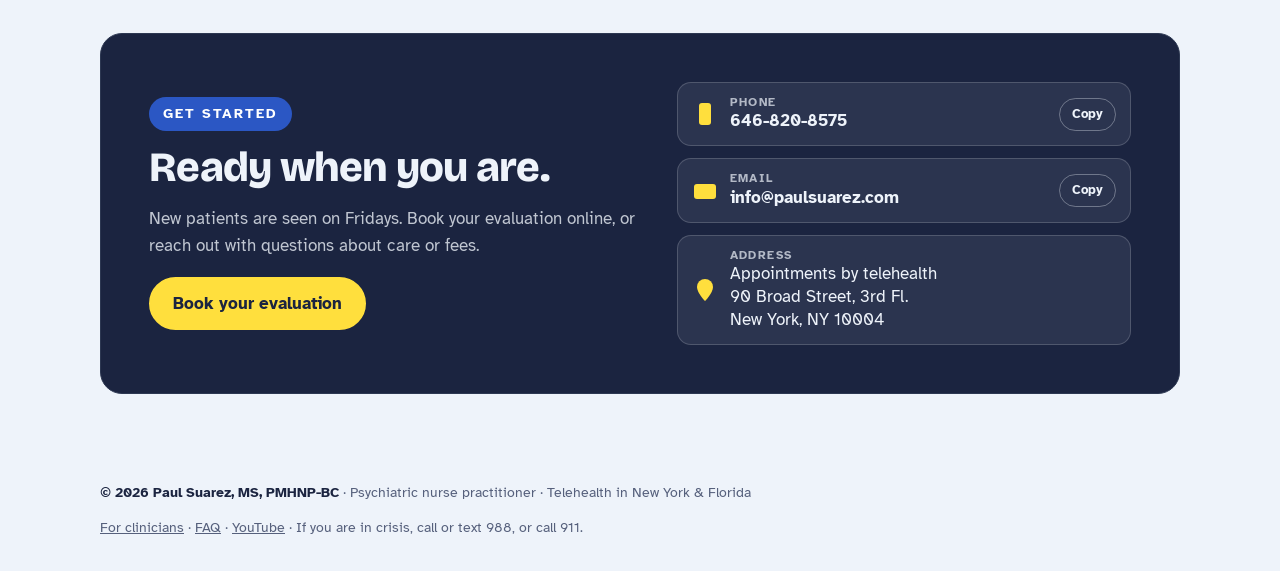
==== commit d3b886d2: "Link YouTube channel Co-Authored-By: Claude Opus 5.5 <noreply@anthropic.com> Claude-Session: https:/" ====
--- a/about/index.html
+++ b/about/index.html
@@ -16,7 +16,7 @@
 <meta property="og:url" content="https://www.paulsuarez.com/about/">
 <meta property="og:image" content="https://www.paulsuarez.com/og-banner.jpg">
 <meta name="twitter:card" content="summary_large_image">
-<script type="application/ld+json">{"@context":"https://schema.org","@graph":[{"@type":["MedicalBusiness","MedicalClinic"],"@id":"https://www.paulsuarez.com/#practice","name":"Paul Suarez, MS, PMHNP-BC","url":"https://www.paulsuarez.com/","description":"Telehealth adult ADHD evaluation, treatment and medication management in New York, plus care for anxiety and depression.","telephone":"+1-646-820-8575","email":"info@paulsuarez.com","image":"https://www.paulsuarez.com/headshot.jpg","logo":"https://www.paulsuarez.com/apple-touch-icon.png","address":{"@type":"PostalAddress","streetAddress":"90 Broad Street, 3rd Fl.","addressLocality":"New York","addressRegion":"NY","postalCode":"10004","addressCountry":"US"},"areaServed":[{"@type":"State","name":"New York"},{"@type":"State","name":"Florida"}],"medicalSpecialty":"Psychiatric","priceRange":"$300","availableService":[{"@type":"MedicalProcedure","name":"Adult ADHD evaluation","url":"https://www.paulsuarez.com/adult-adhd-treatment/"},{"@type":"MedicalProcedure","name":"ADHD medication management","url":"https://www.paulsuarez.com/adhd-medication-management/"}],"founder":{"@id":"https://www.paulsuarez.com/#paul"},"employee":{"@id":"https://www.paulsuarez.com/#paul"},"paymentAccepted":"Cash, HSA, ACH, Zelle, Venmo","isAcceptingNewPatients":true},{"@type":"Person","@id":"https://www.paulsuarez.com/#paul","name":"Paul Suarez","honorificSuffix":"MS, PMHNP-BC","jobTitle":"Psychiatric Mental Health Nurse Practitioner","description":"Board-certified psychiatric nurse practitioner specializing in adult ADHD, seeing patients by telehealth across New York.","url":"https://www.paulsuarez.com/about/","image":"https://www.paulsuarez.com/headshot.jpg","email":"info@paulsuarez.com","telephone":"+1-646-820-8575","alumniOf":{"@type":"CollegeOrUniversity","name":"New York University"},"hasCredential":[{"@type":"EducationalOccupationalCredential","credentialCategory":"degree","name":"Master of Science in Nursing","recognizedBy":{"@type":"CollegeOrUniversity","name":"New York University"}},{"@type":"EducationalOccupationalCredential","credentialCategory":"certification","name":"Psychiatric-Mental Health Nurse Practitioner, Board Certified (PMHNP-BC)","recognizedBy":{"@type":"Organization","name":"American Nurses Credentialing Center"}},{"@type":"EducationalOccupationalCredential","credentialCategory":"license","name":"Psychiatric Nurse Practitioner license, New York","recognizedBy":{"@type":"GovernmentOrganization","name":"New York State Education Department"}},{"@type":"EducationalOccupationalCredential","credentialCategory":"license","name":"Psychiatric Nurse Practitioner license, Florida","recognizedBy":{"@type":"GovernmentOrganization","name":"Florida Board of Nursing"}}],"knowsAbout":["Adult ADHD","ADHD diagnosis","ADHD medication management","Anxiety disorders","Depression","Telepsychiatry"],"identifier":{"@type":"PropertyValue","propertyID":"NPI","value":"1225581424"},"worksFor":{"@id":"https://www.paulsuarez.com/#practice"},"sameAs":["https://npiregistry.cms.hhs.gov/provider-view/1225581424","https://x.com/paulsuareznp","https://www.youtube.com/@paulsuareznp"]},{"@type":"ProfilePage","@id":"https://www.paulsuarez.com/about/#page","url":"https://www.paulsuarez.com/about/","name":"About Paul Suarez, MS, PMHNP-BC | Adult ADHD Specialist, New York","description":"Paul Suarez is a board-certified psychiatric nurse practitioner trained at NYU who has specialized in adult ADHD for more than 10 years, seeing patients by telehealth.","dateModified":"2026-11-02","inLanguage":"en-US","about":{"@id":"https://www.paulsuarez.com/#practice"},"reviewedBy":{"@id":"https://www.paulsuarez.com/#paul"},"lastReviewed":"2026-11-02","isPartOf":{"@type":"WebSite","@id":"https://www.paulsuarez.com/#site","url":"https://www.paulsuarez.com/","name":"Paul Suarez, PMHNP-BC"},"mainEntity":{"@id":"https://www.paulsuarez.com/#paul"}},{"@type":"BreadcrumbList","itemListElement":[{"@type":"ListItem","position":1,"name":"Home","item":"https://www.paulsuarez.com/"},{"@type":"ListItem","position":2,"name":"About","item":"https://www.paulsuarez.com/about/"}]}]}</script>
+<script type="application/ld+json">{"@context":"https://schema.org","@graph":[{"@type":["MedicalBusiness","MedicalClinic"],"@id":"https://www.paulsuarez.com/#practice","name":"Paul Suarez, MS, PMHNP-BC","url":"https://www.paulsuarez.com/","description":"Telehealth adult ADHD evaluation, treatment and medication management in New York, plus care for anxiety and depression.","telephone":"+1-646-820-8575","email":"info@paulsuarez.com","image":"https://www.paulsuarez.com/headshot.jpg","logo":"https://www.paulsuarez.com/apple-touch-icon.png","address":{"@type":"PostalAddress","streetAddress":"90 Broad Street, 3rd Fl.","addressLocality":"New York","addressRegion":"NY","postalCode":"10004","addressCountry":"US"},"areaServed":[{"@type":"State","name":"New York"},{"@type":"State","name":"Florida"}],"medicalSpecialty":"Psychiatric","priceRange":"$300","availableService":[{"@type":"MedicalProcedure","name":"Adult ADHD evaluation","url":"https://www.paulsuarez.com/adult-adhd-treatment/"},{"@type":"MedicalProcedure","name":"ADHD medication management","url":"https://www.paulsuarez.com/adhd-medication-management/"}],"founder":{"@id":"https://www.paulsuarez.com/#paul"},"employee":{"@id":"https://www.paulsuarez.com/#paul"},"paymentAccepted":"Zelle, Venmo","isAcceptingNewPatients":true},{"@type":"Person","@id":"https://www.paulsuarez.com/#paul","name":"Paul Suarez","honorificSuffix":"MS, PMHNP-BC","jobTitle":"Psychiatric Mental Health Nurse Practitioner","description":"Board-certified psychiatric nurse practitioner specializing in adult ADHD, seeing patients by telehealth across New York.","url":"https://www.paulsuarez.com/about/","image":"https://www.paulsuarez.com/headshot.jpg","email":"info@paulsuarez.com","telephone":"+1-646-820-8575","alumniOf":{"@type":"CollegeOrUniversity","name":"New York University"},"hasCredential":[{"@type":"EducationalOccupationalCredential","credentialCategory":"degree","name":"Master of Science in Nursing","recognizedBy":{"@type":"CollegeOrUniversity","name":"New York University"}},{"@type":"EducationalOccupationalCredential","credentialCategory":"certification","name":"Psychiatric-Mental Health Nurse Practitioner, Board Certified (PMHNP-BC)","recognizedBy":{"@type":"Organization","name":"American Nurses Credentialing Center"}},{"@type":"EducationalOccupationalCredential","credentialCategory":"license","name":"Psychiatric Nurse Practitioner license, New York","recognizedBy":{"@type":"GovernmentOrganization","name":"New York State Education Department"}},{"@type":"EducationalOccupationalCredential","credentialCategory":"license","name":"Psychiatric Nurse Practitioner license, Florida","recognizedBy":{"@type":"GovernmentOrganization","name":"Florida Board of Nursing"}}],"knowsAbout":["Adult ADHD","ADHD diagnosis","ADHD medication management","Anxiety disorders","Depression","Telepsychiatry"],"identifier":{"@type":"PropertyValue","propertyID":"NPI","value":"1225581424"},"worksFor":{"@id":"https://www.paulsuarez.com/#practice"},"sameAs":["https://npiregistry.cms.hhs.gov/provider-view/1225581424","https://x.com/paulsuareznp","https://www.youtube.com/@PaulSuarezNP"]},{"@type":"ProfilePage","@id":"https://www.paulsuarez.com/about/#page","url":"https://www.paulsuarez.com/about/","name":"About Paul Suarez, MS, PMHNP-BC | Adult ADHD Specialist, New York","description":"Paul Suarez is a board-certified psychiatric nurse practitioner trained at NYU who has specialized in adult ADHD for more than 10 years, seeing patients by telehealth.","dateModified":"2026-11-02","inLanguage":"en-US","about":{"@id":"https://www.paulsuarez.com/#practice"},"reviewedBy":{"@id":"https://www.paulsuarez.com/#paul"},"lastReviewed":"2026-11-02","isPartOf":{"@type":"WebSite","@id":"https://www.paulsuarez.com/#site","url":"https://www.paulsuarez.com/","name":"Paul Suarez, PMHNP-BC"},"mainEntity":{"@id":"https://www.paulsuarez.com/#paul"}},{"@type":"BreadcrumbList","itemListElement":[{"@type":"ListItem","position":1,"name":"Home","item":"https://www.paulsuarez.com/"},{"@type":"ListItem","position":2,"name":"About","item":"https://www.paulsuarez.com/about/"}]}]}</script>
 <link rel="preconnect" href="https://fonts.googleapis.com">
 <link rel="preconnect" href="https://fonts.gstatic.com" crossorigin>
 <link rel="stylesheet" href="https://fonts.googleapis.com/css2?family=Atkinson+Hyperlegible:wght@400;700&family=Bricolage+Grotesque:opsz,wght@12..96,600;12..96,800&family=Kalam:wght@400;700&display=swap">
@@ -72,7 +72,7 @@
       </ul>
 
       <h2>Elsewhere</h2>
-      <p>You can also find me on Psychology Today, and on X and YouTube at @paulsuareznp.</p>
+      <p>I share practical videos about living with ADHD on <a href="https://www.youtube.com/@PaulSuarezNP" target="_blank" rel="noopener me">my YouTube channel</a>. You can also find me on Psychology Today and on X at @paulsuareznp.</p>
     </article>
     <aside class="aside">
       <div class="box">
@@ -120,7 +120,7 @@
   </section>
   <footer>
     <span><b>© 2026 Paul Suarez, MS, PMHNP-BC</b> · Psychiatric nurse practitioner · Telehealth in New York &amp; Florida</span>
-    <span><a href="/referrals/">For clinicians</a> · <a href="/faq/">FAQ</a> · If you are in crisis, call or text 988, or call 911.</span>
+    <span><a href="/referrals/">For clinicians</a> · <a href="/faq/">FAQ</a> · <a href="https://www.youtube.com/@PaulSuarezNP" target="_blank" rel="noopener me">YouTube</a> · If you are in crisis, call or text 988, or call 911.</span>
   </footer>
 </main>
 <script>
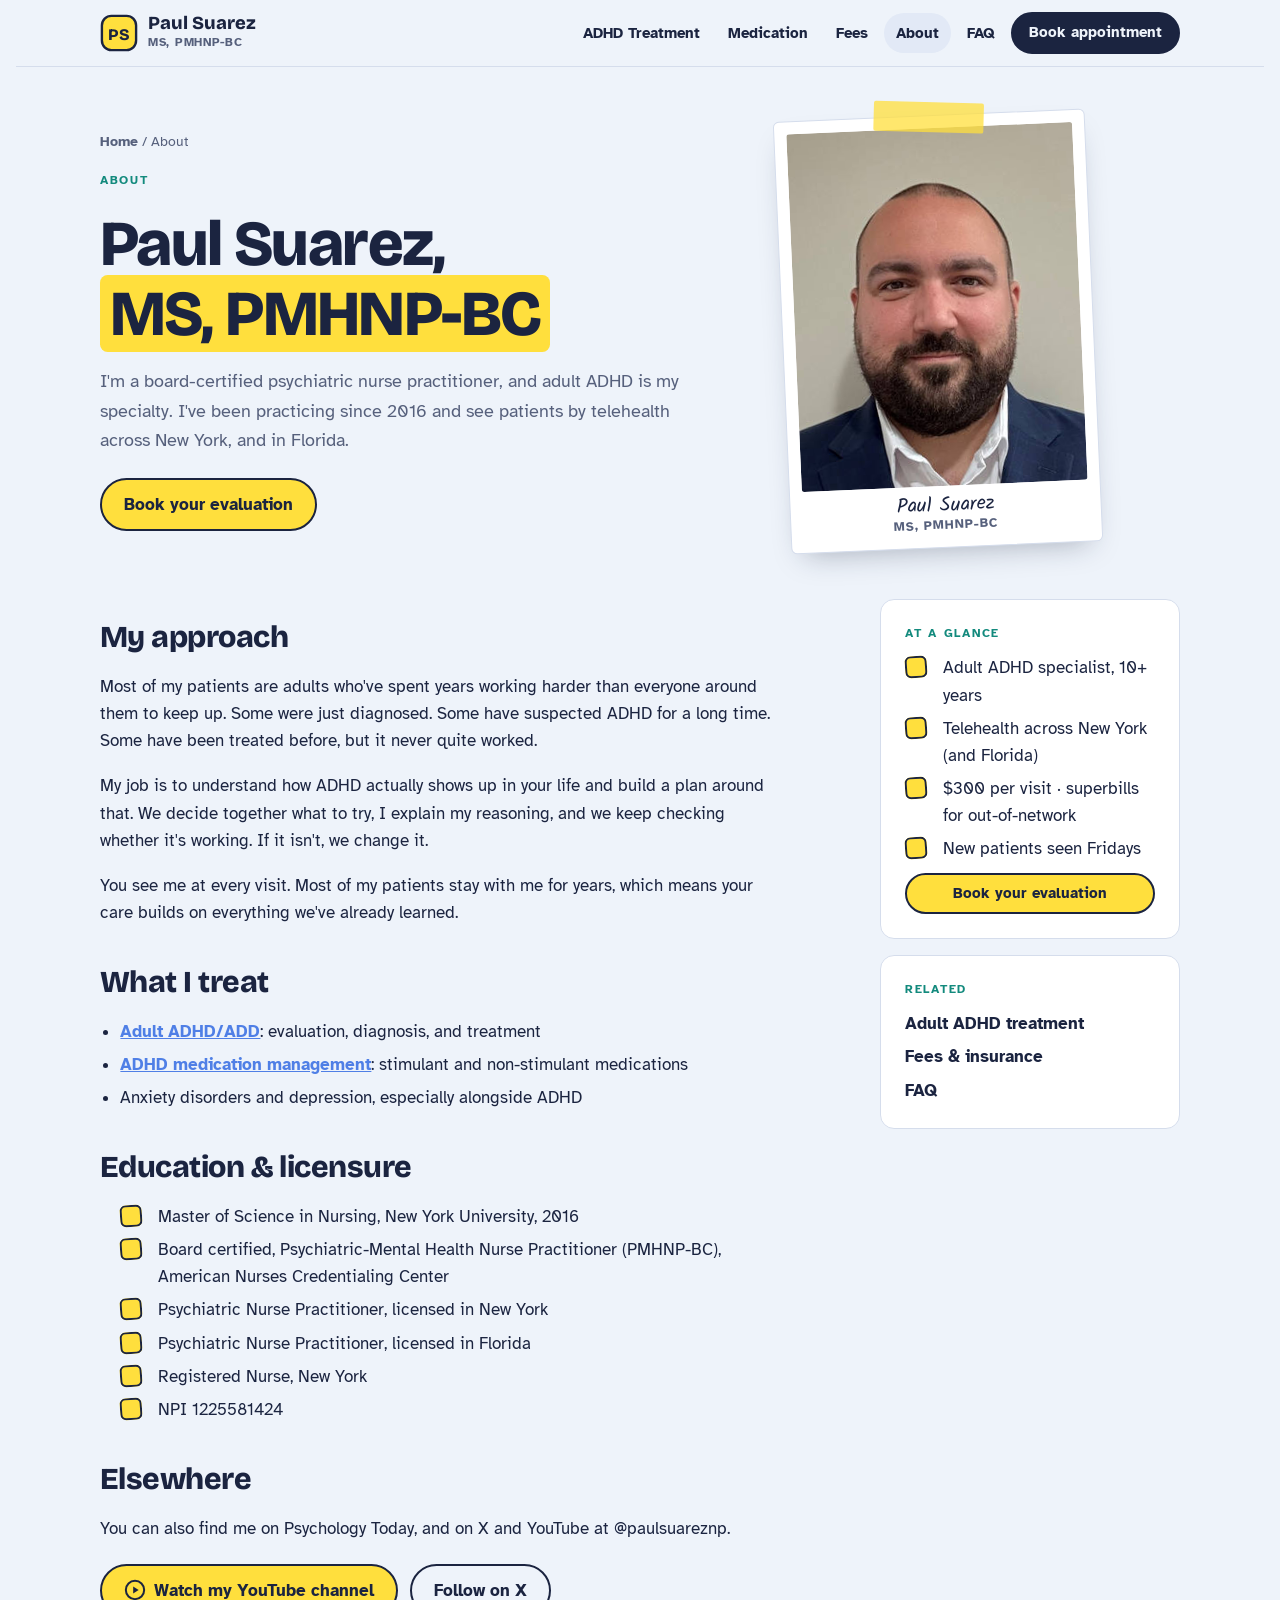
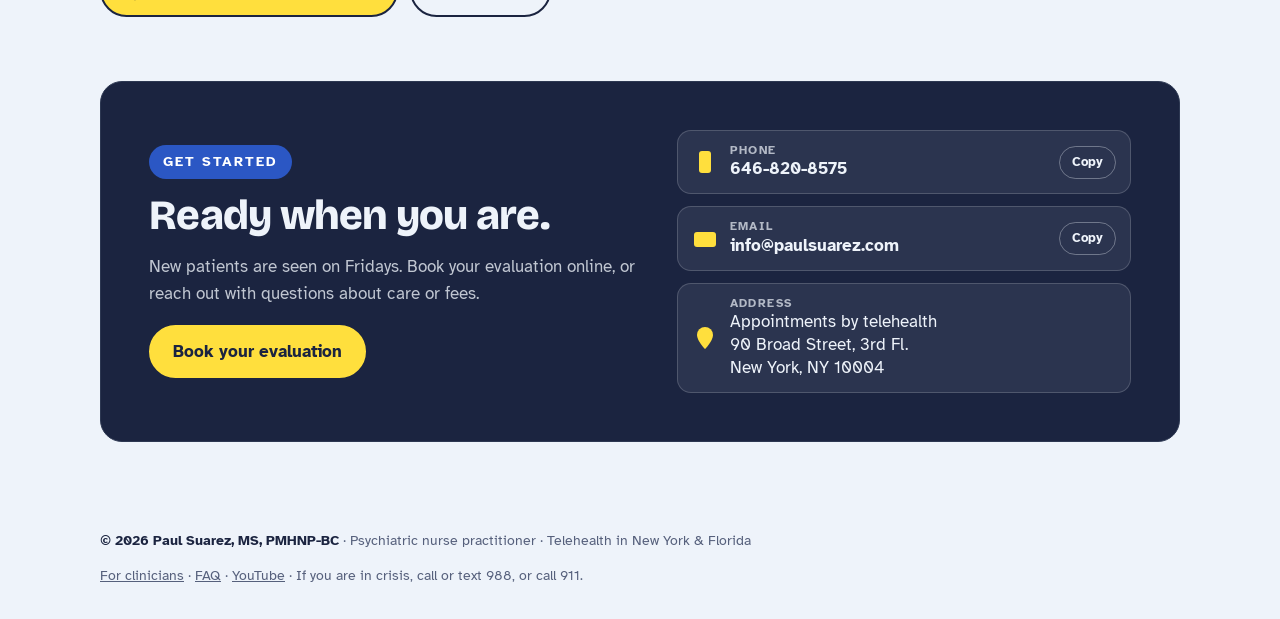
==== commit 65aa11c3: "Add YouTube and X buttons to About page Co-Authored-By: Claude Opus 5.5 <noreply@anthropic.com> Clau" ====
--- a/about/index.html
+++ b/about/index.html
@@ -72,7 +72,11 @@
       </ul>
 
       <h2>Elsewhere</h2>
-      <p>I share practical videos about living with ADHD on <a href="https://www.youtube.com/@PaulSuarezNP" target="_blank" rel="noopener me">my YouTube channel</a>. You can also find me on Psychology Today and on X at @paulsuareznp.</p>
+      <p>You can also find me on Psychology Today, and on X and YouTube at @paulsuareznp.</p>
+      <div class="cta">
+        <a class="btn hl" href="https://www.youtube.com/@PaulSuarezNP" target="_blank" rel="noopener me"><svg viewBox="0 0 24 24" width="22" height="22" aria-hidden="true"><circle cx="12" cy="12" r="10" fill="none" stroke="currentColor" stroke-width="2.2"/><path d="M10 8.2v7.6l6-3.8z" fill="currentColor"/></svg>Watch my YouTube channel</a>
+        <a class="btn ghost" href="https://x.com/paulsuareznp" target="_blank" rel="noopener me">Follow on X</a>
+      </div>
     </article>
     <aside class="aside">
       <div class="box">
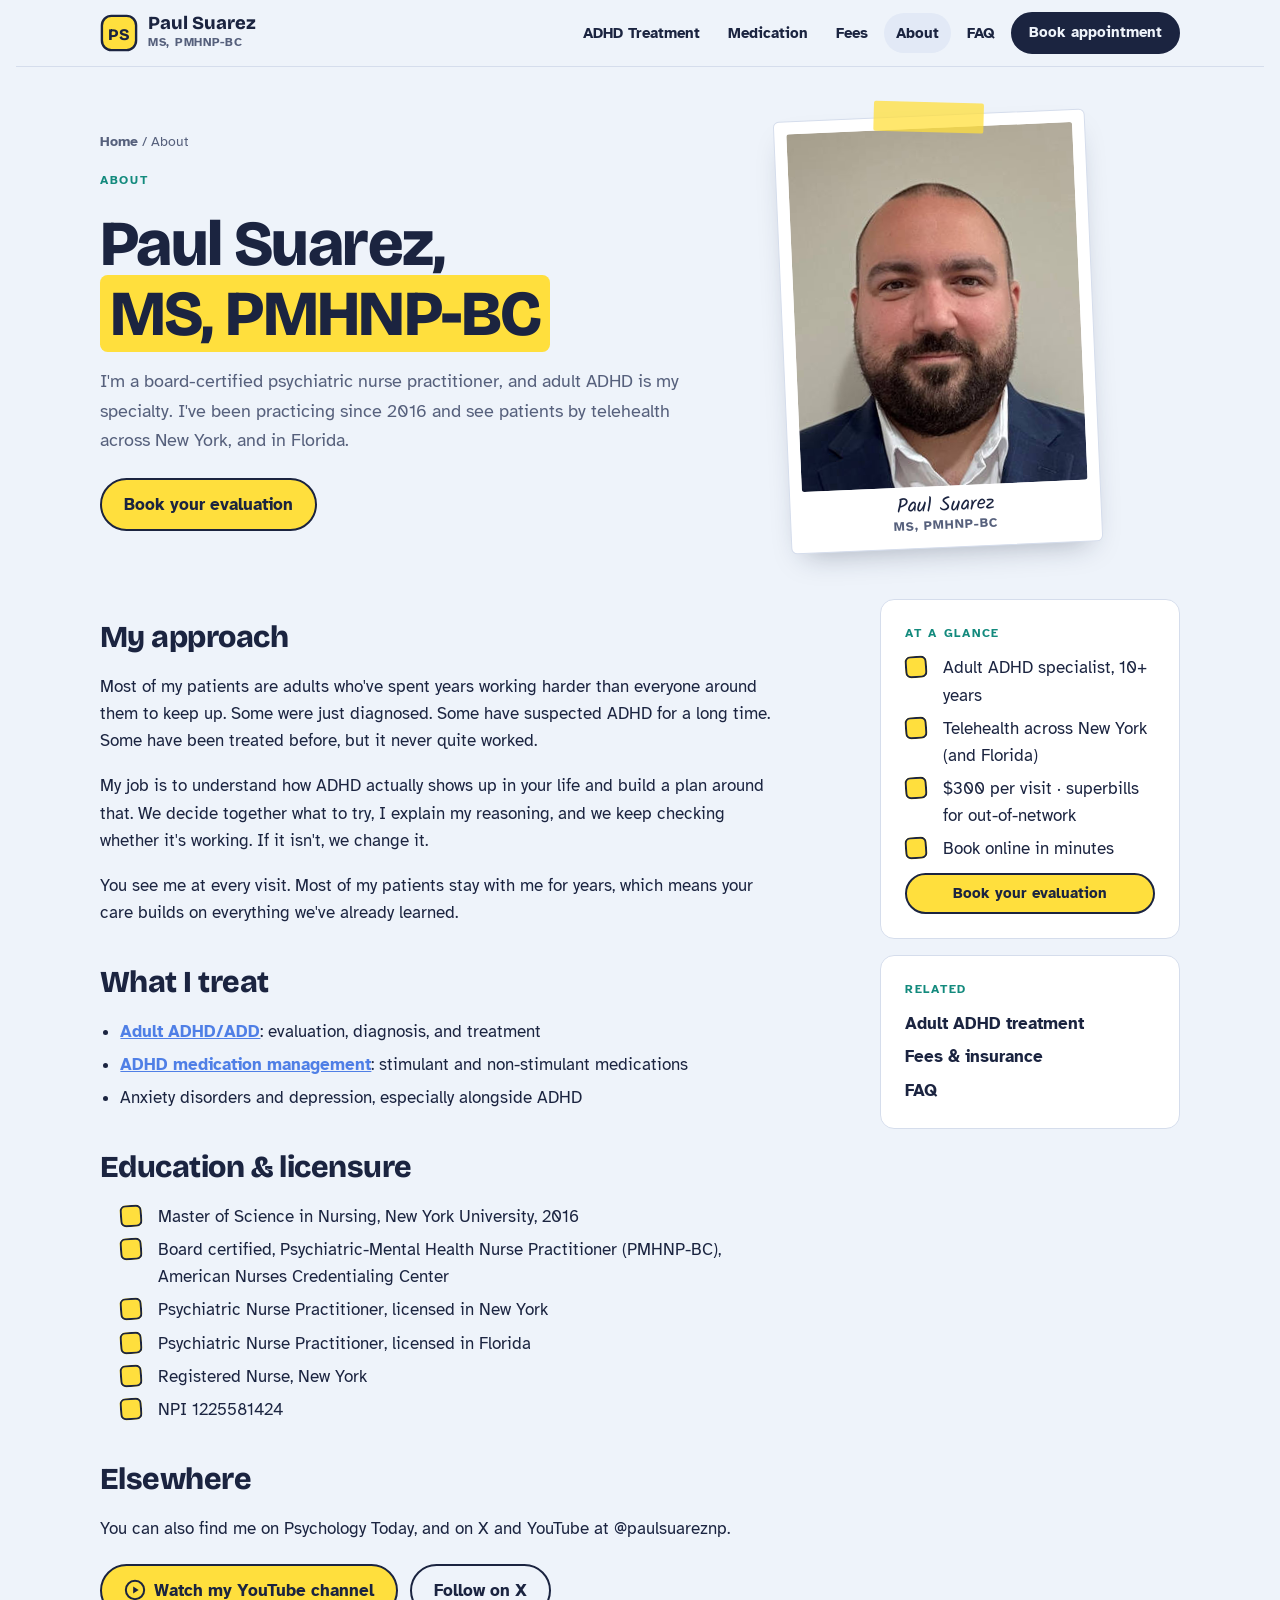
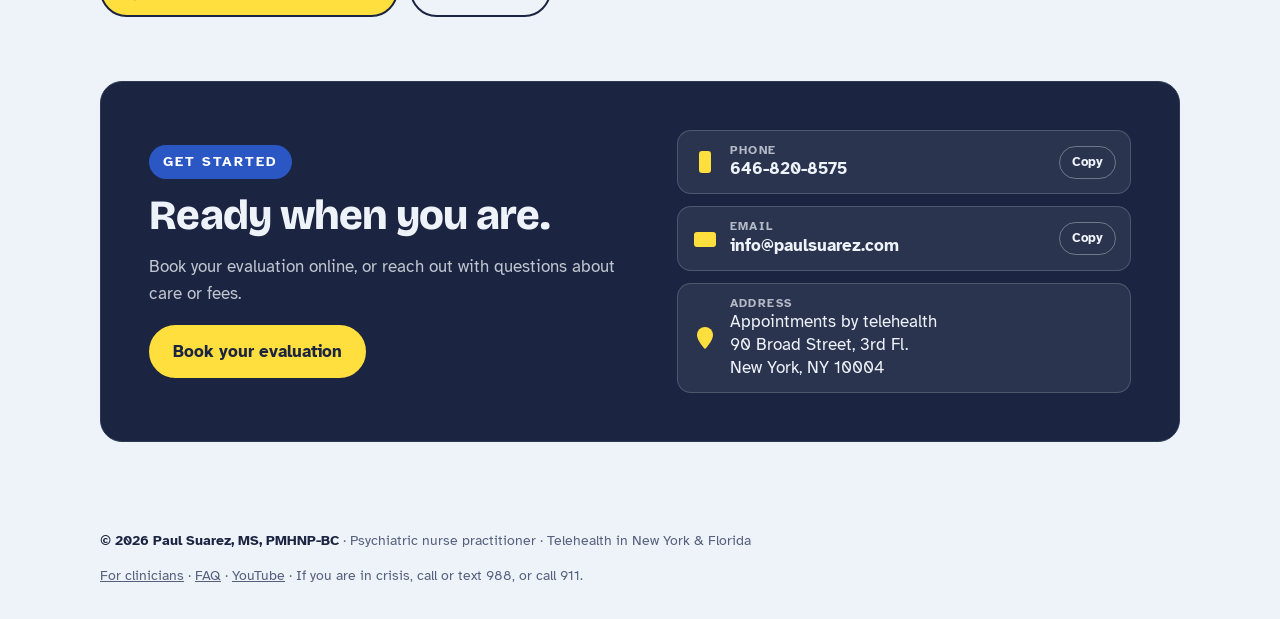
==== commit 6601ffd3: "Remove Friday-only new patient mentions Co-Authored-By: Claude Opus 5.5 <noreply@anthropic.com> Clau" ====
--- a/about/index.html
+++ b/about/index.html
@@ -85,7 +85,7 @@
           <li>Adult ADHD specialist, 10+ years</li>
           <li>Telehealth across New York (and Florida)</li>
           <li>$300 per visit · superbills for out-of-network</li>
-          <li>New patients seen Fridays</li>
+          <li>Book online in minutes</li>
         </ul>
         <a class="btn hl sm" href="https://intakeq.com/booking/2kvabe" target="_blank" rel="noopener">Book your evaluation</a>
       </div>
@@ -100,7 +100,7 @@
       <div style="display:grid;gap:14px">
         <div class="eyebrow" style="justify-self:start;background:#2B57C4;color:#fff;padding:6px 14px;border-radius:999px;font-size:.85rem">Get started</div>
         <h2>Ready when you are.</h2>
-        <p>New patients are seen on Fridays. Book your evaluation online, or reach out with questions about care or fees.</p>
+        <p>Book your evaluation online, or reach out with questions about care or fees.</p>
         <div class="cta"><a class="btn hl" href="https://intakeq.com/booking/2kvabe" target="_blank" rel="noopener">Book your evaluation</a></div>
       </div>
       <div class="cinfo">
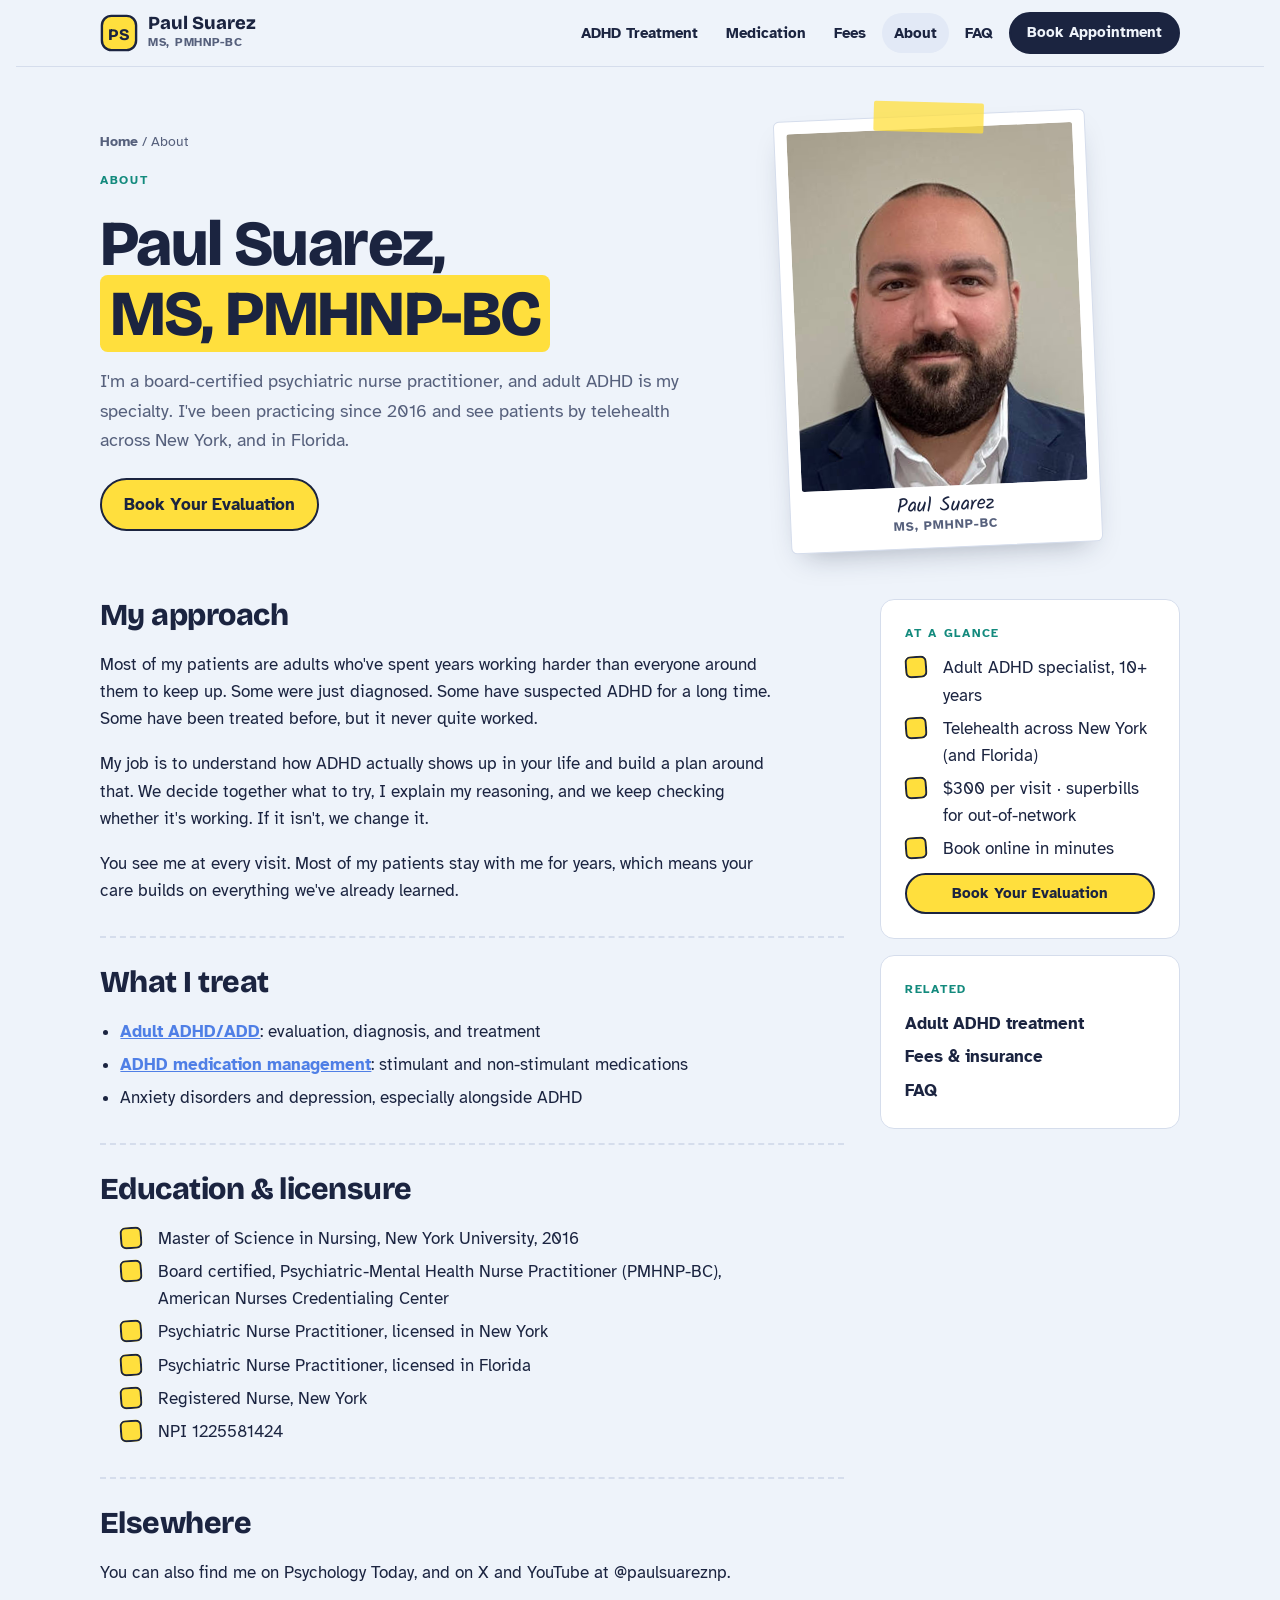
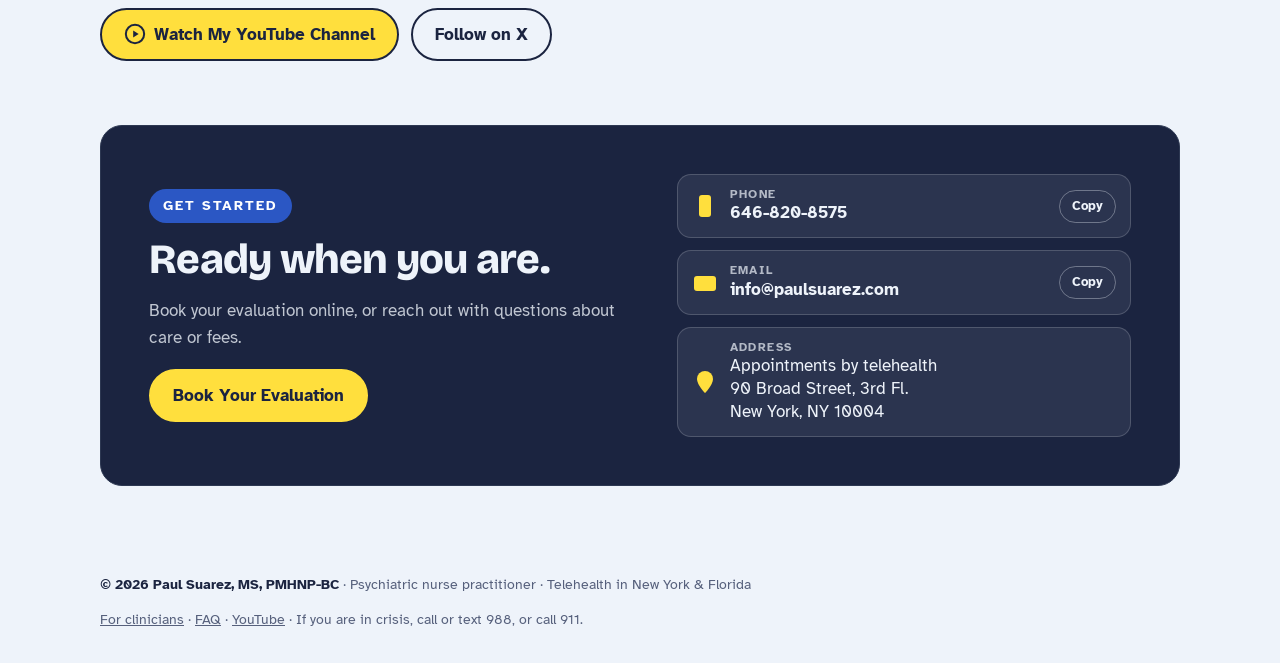
==== commit 438f129a: "Capitalize button labels Co-Authored-By: Claude Opus 5.5 <noreply@anthropic.com> Claude-Session: htt" ====
--- a/about/index.html
+++ b/about/index.html
@@ -26,7 +26,7 @@
 <header class="bar">
   <div class="wrap">
     <a class="brand" href="/" aria-label="Paul Suarez, home"><svg viewBox="0 0 40 40" aria-hidden="true"><rect x="2" y="2" width="36" height="36" rx="10" class="f-hl s"/><text x="20" y="27" text-anchor="middle" font-size="17" font-weight="800" class="t-onhl" style="font-family:var(--f-display)">PS</text></svg><span><b>Paul Suarez</b><small>MS, PMHNP-BC</small></span></a>
-    <nav class="nav" aria-label="Main"><a class="l" href="/adult-adhd-treatment/">ADHD Treatment</a><a class="l" href="/adhd-medication-management/">Medication</a><a class="l" href="/fees/">Fees</a><a class="l" href="/about/" aria-current="page">About</a><a class="l" href="/faq/">FAQ</a><a class="btn sm" href="https://intakeq.com/booking/2kvabe" target="_blank" rel="noopener">Book appointment</a></nav>
+    <nav class="nav" aria-label="Main"><a class="l" href="/adult-adhd-treatment/">ADHD Treatment</a><a class="l" href="/adhd-medication-management/">Medication</a><a class="l" href="/fees/">Fees</a><a class="l" href="/about/" aria-current="page">About</a><a class="l" href="/faq/">FAQ</a><a class="btn sm" href="https://intakeq.com/booking/2kvabe" target="_blank" rel="noopener">Book Appointment</a></nav>
   </div>
   <nav class="wrap mnav" aria-label="Pages"><a href="/adult-adhd-treatment/">ADHD Treatment</a><a href="/adhd-medication-management/">Medication</a><a href="/fees/">Fees</a><a href="/about/" aria-current="page">About</a><a href="/faq/">FAQ</a></nav>
 </header>
@@ -37,7 +37,7 @@
       <div class="eyebrow">About</div>
       <h1>Paul Suarez, <span class="mark">MS, PMHNP-BC</span></h1>
       <p>I'm a board-certified psychiatric nurse practitioner, and adult ADHD is my specialty. I've been practicing since 2016 and see patients by telehealth across New York, and in Florida.</p>
-      <div class="cta"><a class="btn hl" href="https://intakeq.com/booking/2kvabe" target="_blank" rel="noopener">Book your evaluation</a></div>
+      <div class="cta"><a class="btn hl" href="https://intakeq.com/booking/2kvabe" target="_blank" rel="noopener">Book Your Evaluation</a></div>
     </div>
     <div class="hero-art">
       <figure class="polaroid" style="margin-block:0">
@@ -74,7 +74,7 @@
       <h2>Elsewhere</h2>
       <p>You can also find me on Psychology Today, and on X and YouTube at @paulsuareznp.</p>
       <div class="cta">
-        <a class="btn hl" href="https://www.youtube.com/@PaulSuarezNP" target="_blank" rel="noopener me"><svg viewBox="0 0 24 24" width="22" height="22" aria-hidden="true"><circle cx="12" cy="12" r="10" fill="none" stroke="currentColor" stroke-width="2.2"/><path d="M10 8.2v7.6l6-3.8z" fill="currentColor"/></svg>Watch my YouTube channel</a>
+        <a class="btn hl" href="https://www.youtube.com/@PaulSuarezNP" target="_blank" rel="noopener me"><svg viewBox="0 0 24 24" width="22" height="22" aria-hidden="true"><circle cx="12" cy="12" r="10" fill="none" stroke="currentColor" stroke-width="2.2"/><path d="M10 8.2v7.6l6-3.8z" fill="currentColor"/></svg>Watch My YouTube Channel</a>
         <a class="btn ghost" href="https://x.com/paulsuareznp" target="_blank" rel="noopener me">Follow on X</a>
       </div>
     </article>
@@ -87,7 +87,7 @@
           <li>$300 per visit · superbills for out-of-network</li>
           <li>Book online in minutes</li>
         </ul>
-        <a class="btn hl sm" href="https://intakeq.com/booking/2kvabe" target="_blank" rel="noopener">Book your evaluation</a>
+        <a class="btn hl sm" href="https://intakeq.com/booking/2kvabe" target="_blank" rel="noopener">Book Your Evaluation</a>
       </div>
       <div class="box">
         <div class="eyebrow">Related</div>
@@ -101,7 +101,7 @@
         <div class="eyebrow" style="justify-self:start;background:#2B57C4;color:#fff;padding:6px 14px;border-radius:999px;font-size:.85rem">Get started</div>
         <h2>Ready when you are.</h2>
         <p>Book your evaluation online, or reach out with questions about care or fees.</p>
-        <div class="cta"><a class="btn hl" href="https://intakeq.com/booking/2kvabe" target="_blank" rel="noopener">Book your evaluation</a></div>
+        <div class="cta"><a class="btn hl" href="https://intakeq.com/booking/2kvabe" target="_blank" rel="noopener">Book Your Evaluation</a></div>
       </div>
       <div class="cinfo">
         <div class="crow">
--- a/assets/site.css
+++ b/assets/site.css
@@ -191,3 +191,22 @@
   .mnav a[aria-current]{background:var(--hl);color:var(--on-hl);border-color:var(--on-hl)}
 }
 .nav a.l[aria-current]{background:var(--soft)}
+
+/* ---- section bands & dividers ---- */
+:root{--band:#DCE6F5}
+@media (prefers-color-scheme: dark){:root:not([data-theme="light"]){--band:#1A2338}}
+:root[data-theme="dark"]{--band:#1A2338}
+section.band{background:var(--band);box-shadow:0 0 0 100vmax var(--band);clip-path:inset(0 -100vmax);margin-block:8px}
+section.band .eyebrow{color:var(--teal)}
+.prose h2{padding-top:28px;margin-top:14px;border-top:2px dashed var(--line)}
+.prose > h2:first-child{border-top:0;padding-top:0;margin-top:0}
+.prose .faq-group:first-child h2{border-top:0;padding-top:0;margin-top:0}
+@media (max-width:860px){
+  section{padding-block:44px}
+  .page-hero{padding-block:28px 4px}
+  .prose{gap:16px}
+  .prose h2{padding-top:32px;margin-top:18px}
+  .layout{gap:40px}
+  .aside{border-top:2px dashed var(--line);padding-top:32px}
+  .steps,.specs,.fees,.two{gap:14px}
+}
